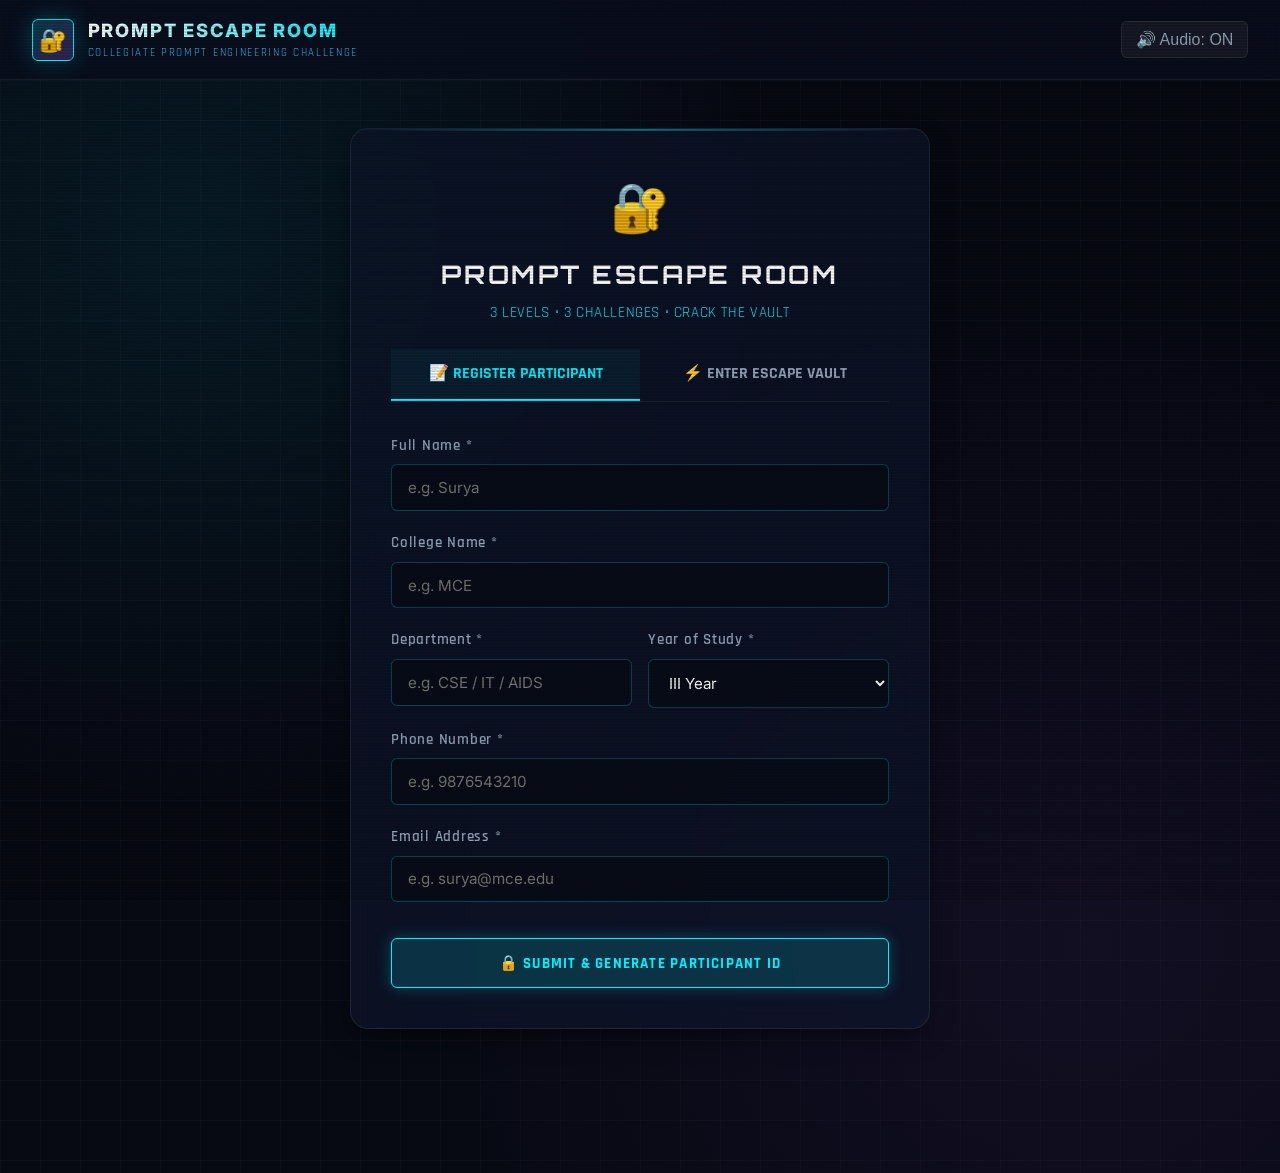
==== index.html @ 23d2bf34 "feat: setup project with Vercel and Cloudflare deployment configurations" ====
<!DOCTYPE html>
<html lang="en">
<head>
    <meta charset="UTF-8">
    <meta name="viewport" content="width=device-width, initial-scale=1.0">
    <title>PROMPT ESCAPE ROOM 🔐 | Technical Symposium Challenge</title>
    <meta name="description" content="Cyberpunk Prompt Engineering Escape Room Challenge - Solve CAPTCHA prompts, synthesize awareness posters, and re-engineer prompts to unlock chambers.">
    
    <!-- Stylesheets -->
    <link rel="stylesheet" href="css/main.css">
    <link rel="stylesheet" href="css/participant.css">
</head>
<body>

    <!-- Top Navigation -->
    <nav class="top-nav">
        <a href="index.html" class="brand-badge">
            <div class="brand-icon">🔐</div>
            <div>
                <div class="brand-title">PROMPT ESCAPE ROOM</div>
                <div class="brand-tagline">Collegiate Prompt Engineering Challenge</div>
            </div>
        </a>

        <div class="nav-actions">
            <button id="audio-toggle-btn" class="audio-btn" title="Toggle Sound Synthesizer">
                🔊 Audio: ON
            </button>
            <button id="logout-btn" class="btn btn-sm btn-red hidden">
                Exit Vault
            </button>
        </div>
    </nav>

    <!-- MAIN CONTAINER -->
    <main class="escape-wrapper">

        <!-- ============================================================
             SECTION 1: AUTHENTICATION / REGISTRATION & PARTICIPANT LOGIN
             ============================================================ -->
        <section id="auth-section">
            <div class="glass-panel portal-auth-card">
                <div class="text-center" style="margin-bottom: 1.5rem;">
                    <div style="font-size: 3rem; margin-bottom: 0.5rem;">🔐</div>
                    <h1 style="font-size: 1.6rem; letter-spacing: 0.1em;">PROMPT ESCAPE ROOM</h1>
                    <p class="font-tech text-cyan" style="font-size: 0.95rem; margin-top: 0.35rem;">
                        3 LEVELS • 3 CHALLENGES • CRACK THE VAULT
                    </p>
                </div>

                <!-- Registration Success Banner (shown after submit) -->
                <div id="reg-success-banner" class="hidden"></div>

                <!-- Navigation Tabs -->
                <div class="portal-tabs">
                    <button id="tab-reg-btn" class="portal-tab-btn active">📝 REGISTER PARTICIPANT</button>
                    <button id="tab-login-btn" class="portal-tab-btn">⚡ ENTER ESCAPE VAULT</button>
                </div>

                <!-- 1. Registration Box -->
                <div id="reg-box">
                    <form id="registration-form">
                        <div class="form-group">
                            <label class="form-label" for="reg-name">Full Name *</label>
                            <input type="text" id="reg-name" class="form-input" placeholder="e.g. Surya" required>
                        </div>

                        <div class="form-group">
                            <label class="form-label" for="reg-college">College Name *</label>
                            <input type="text" id="reg-college" class="form-input" placeholder="e.g. MCE" required>
                        </div>

                        <div style="display: grid; grid-template-columns: 1fr 1fr; gap: 1rem;">
                            <div class="form-group">
                                <label class="form-label" for="reg-department">Department *</label>
                                <input type="text" id="reg-department" class="form-input" placeholder="e.g. CSE / IT / AIDS" required>
                            </div>
                            <div class="form-group">
                                <label class="form-label" for="reg-year">Year of Study *</label>
                                <select id="reg-year" class="form-select" required>
                                    <option value="I">I Year</option>
                                    <option value="II">II Year</option>
                                    <option value="III" selected>III Year</option>
                                    <option value="IV">IV Year</option>
                                </select>
                            </div>
                        </div>

                        <div class="form-group">
                            <label class="form-label" for="reg-phone">Phone Number *</label>
                            <input type="tel" id="reg-phone" class="form-input" placeholder="e.g. 9876543210" pattern="[0-9]{10}" required>
                        </div>

                        <div class="form-group">
                            <label class="form-label" for="reg-email">Email Address *</label>
                            <input type="email" id="reg-email" class="form-input" placeholder="e.g. surya@mce.edu" required>
                        </div>

                        <button type="submit" class="btn btn-cyan" style="width: 100%; margin-top: 1rem; padding: 0.9rem;">
                            🔒 SUBMIT & GENERATE PARTICIPANT ID
                        </button>
                    </form>
                </div>

                <!-- 2. Participant Login Box -->
                <div id="login-box" class="hidden">
                    <div style="background: rgba(0, 240, 255, 0.05); border-left: 3px solid var(--cyan-glow); padding: 0.9rem 1.2rem; border-radius: var(--radius-sm); margin-bottom: 1.5rem; font-size: 0.88rem; color: #cbd5e1;">
                        Enter your auto-generated Participant ID (e.g. <strong>P001</strong>). Once approved by the event coordinator/admin, the Chamber doors will unlock.
                    </div>

                    <form id="login-form">
                        <div class="form-group">
                            <label class="form-label" for="login-participant-id">Participant ID / Agent Code *</label>
                            <input type="text" id="login-participant-id" class="form-input font-mono" placeholder="e.g. P001" style="font-size: 1.2rem; text-transform: uppercase;" required>
                        </div>

                        <button type="submit" class="btn btn-green" style="width: 100%; margin-top: 1rem; padding: 0.9rem;">
                            🔓 ACCESS ESCAPE CHAMBER
                        </button>
                    </form>
                </div>
            </div>
        </section>

        <!-- ============================================================
             SECTION 2: PARTICIPANT ESCAPE ROOM INTERFACE
             ============================================================ -->
        <section id="escape-section" class="hidden">
            
            <!-- Vault Status Header HUD -->
            <div class="vault-header">
                <div class="vault-status-grid">
                    
                    <!-- Agent Details -->
                    <div class="agent-id-badge">
                        <div class="agent-avatar">🤖</div>
                        <div class="agent-details">
                            <div style="font-size: 0.75rem; color: var(--cyan-glow); font-family: var(--font-tech); text-transform: uppercase;">
                                AGENT ID: <span id="participant-id-display" class="font-mono" style="font-weight: 700;">P001</span>
                            </div>
                            <div id="participant-name-display" class="name">Surya</div>
                            <div id="participant-college-display" class="meta">MCE • CSE (III)</div>
                        </div>
                    </div>

                    <!-- Central Rotating Lock Dial -->
                    <div class="central-lock-hud">
                        <div id="lock-dial-visual" class="lock-dial-visual">
                            <div class="lock-dial-ring"></div>
                            <span id="lock-icon-glyph" class="lock-icon-glyph">🔐</span>
                        </div>
                        <div class="lock-hud-title">LOCK STATUS</div>
                    </div>

                    <!-- Countdown Timer -->
                    <div class="vault-timer-box">
                        <div class="timer-label">CHAMBER TIME REMAINING</div>
                        <div id="vault-timer" class="timer-display">05:00</div>
                        <div style="font-size: 0.75rem; color: var(--text-muted); font-family: var(--font-tech);">
                            AUTO-LOCK SECURITY ENGAGED
                        </div>
                    </div>

                </div>

                <!-- Level Progress Bar [████████████░░░░] -->
                <div class="chamber-progress-container">
                    <div class="chamber-progress-header">
                        <span>VAULT CLEARANCE PROGRESS</span>
                        <span id="progress-percentage-text" style="color: var(--cyan-glow); font-weight: 700;">33% VAULT CLEARED</span>
                    </div>
                    <div class="progress-track">
                        <div id="level-progress-fill" class="progress-fill" style="width: 33%;"></div>
                    </div>
                </div>
            </div>

            <!-- 3 Vault Chambers Navigation Cards -->
            <div class="levels-selector-grid">
                
                <!-- Level 1 Card -->
                <div id="level-card-1" class="level-card active">
                    <div class="level-card-top">
                        <span class="level-card-badge level-1-badge">LEVEL 01</span>
                        <span style="font-family: var(--font-mono); font-size: 0.8rem; color: var(--text-cyan);">5 MIN</span>
                    </div>
                    <div class="level-title">🟢 EASY 🔐</div>
                    <div class="level-desc">CAPTCHA Code Decryption with Precision AI Prompting.</div>
                    <div class="level-state-status">
                        <span id="level-1-status-tag">⚡ <span style="color: var(--cyan-glow);">ACTIVE CHAMBER</span></span>
                    </div>
                </div>

                <!-- Level 2 Card -->
                <div id="level-card-2" class="level-card locked-card">
                    <div class="level-card-top">
                        <span class="level-card-badge level-2-badge">LEVEL 02</span>
                        <span style="font-family: var(--font-mono); font-size: 0.8rem; color: var(--amber-glow);">10 MIN</span>
                    </div>
                    <div class="level-title">🟡 MEDIUM 🔐</div>
                    <div class="level-desc">Problem Statement → AI Awareness Poster Generation.</div>
                    <div class="level-state-status">
                        <span id="level-2-status-tag">🔒 <span style="color: var(--text-muted);">TOP 5 CANDIDATES ONLY</span></span>
                    </div>
                </div>

                <!-- Level 3 Card -->
                <div id="level-card-3" class="level-card locked-card">
                    <div class="level-card-top">
                        <span class="level-card-badge level-3-badge">LEVEL 03</span>
                        <span style="font-family: var(--font-mono); font-size: 0.8rem; color: #ff3377;">10 MIN</span>
                    </div>
                    <div class="level-title">🔴 HARD 🔐</div>
                    <div class="level-desc">"Fix The Prompt" — Master Level Prompt Re-Engineering.</div>
                    <div class="level-state-status">
                        <span id="level-3-status-tag">🔒 <span style="color: var(--text-muted);">TOP 10 FINALISTS ONLY</span></span>
                    </div>
                </div>

            </div>

            <!-- ============================================================
                 CHAMBER 1 INTERFACE: CAPTCHA + PROMPT
                 ============================================================ -->
            <div id="chamber-round-1" class="chamber-panel">
                <div class="chamber-header-band">
                    <div class="chamber-title-group">
                        <h2>🟢 ROUND 1 — EASY 🔐</h2>
                        <div class="chamber-subheading">
                            Challenge: CAPTCHA + Prompt | Time Allotted: 5 Minutes
                        </div>
                    </div>
                    <div>
                        <span class="badge badge-cyan">SECURITY LOCK 01</span>
                    </div>
                </div>

                <div class="captcha-chamber-layout">
                    <!-- Left: Security CAPTCHA Token Display -->
                    <div class="captcha-card">
                        <div style="font-family: var(--font-tech); font-size: 0.85rem; color: var(--cyan-glow); letter-spacing: 0.1em; margin-bottom: 0.75rem;">
                            🔐 SECURITY LOCK TARGET
                        </div>
                        <canvas id="r1-captcha-canvas" width="340" height="110"></canvas>
                        <div class="challenge-prompt-hint">
                            <strong>MISSION DIRECTIVE:</strong><br>
                            “Read the distorted security code and create a prompt that asks AI to identify the code correctly.”
                        </div>
                    </div>

                    <!-- Right: Prompt Input & AI Terminal -->
                    <div>
                        <div class="form-group">
                            <label class="form-label" for="r1-prompt-input">
                                <span>YOUR AI DECRYPTION PROMPT:</span>
                                <span style="color: var(--cyan-glow); font-size: 0.8rem;">ENGINEERED INPUT</span>
                            </label>
                            <textarea id="r1-prompt-input" class="form-textarea" placeholder="Example: You are an optical character recognition expert. Carefully analyze the distorted characters in the security badge and extract the exact 5-character token..."></textarea>
                            <div id="r1-quality-meter" style="display: flex; justify-content: space-between; align-items: center; margin-top: 0.5rem; padding: 0.4rem 0.75rem; background: rgba(5, 9, 18, 0.7); border: 1px solid var(--border-subtle); border-radius: var(--radius-sm); font-size: 0.82rem; font-family: var(--font-tech);">
                                <span id="r1-quality-label" style="color: var(--text-muted);">
                                    ⚡ PROMPT QUALITY SCORE: <strong id="r1-quality-pct" style="color: #ff5252;">0%</strong> (Need ≥ 50%)
                                </span>
                                <span id="r1-quality-badge" class="badge badge-red" style="font-size: 0.72rem;">INSUFFICIENT (MIN 50%)</span>
                            </div>
                        </div>

                        <button id="r1-submit-btn" class="btn btn-green" style="width: 100%;">
                            🔓 SUBMIT PROMPT & UNLOCK CODE
                        </button>

                        <!-- Simulated AI Terminal Output -->
                        <div id="r1-ai-terminal" class="ai-terminal">
                            <div class="terminal-header">
                                <div class="terminal-dots">
                                    <span class="terminal-dot dot-red"></span>
                                    <span class="terminal-dot dot-yellow"></span>
                                    <span class="terminal-dot dot-green"></span>
                                </div>
                                <span>AI NEURAL DECRYPTOR [v2.4]</span>
                            </div>
                            <div id="r1-terminal-output" class="terminal-body">
                                <div>Awaiting participant prompt submission...</div>
                                <span class="terminal-cursor"></span>
                            </div>
                        </div>
                    </div>
                </div>
            </div>

            <!-- ============================================================
                 CHAMBER 2 INTERFACE: PS → IMAGE CREATION
                 ============================================================ -->
            <div id="chamber-round-2" class="chamber-panel hidden">
                <div class="chamber-header-band">
                    <div class="chamber-title-group">
                        <h2>🟡 ROUND 2 — MEDIUM 🔐</h2>
                        <div class="chamber-subheading">
                            Challenge: Problem Statement → AI Image Generation | Time Allotted: 10 Minutes
                        </div>
                    </div>
                    <div>
                        <span class="badge badge-amber">SHORTLISTED TOP 5 CANDIDATES</span>
                    </div>
                </div>

                <!-- Problem Statement Card -->
                <div class="problem-statement-card">
                    <div class="ps-label">🎯 PROBLEM STATEMENT (PS)</div>
                    <div class="ps-text">
                        “Create an awareness poster for a college anti-drug campaign.”
                    </div>
                    <div style="font-size: 0.85rem; color: #cbd5e1; margin-top: 0.5rem;">
                        <strong>Expected:</strong> Proper poster theme, College-friendly design, Inspiring message, Visual aesthetics & typography details.
                    </div>
                </div>

                <div class="r2-layout">
                    <!-- Left: Prompt Drafting -->
                    <div>
                        <div class="form-group">
                            <label class="form-label" for="r2-prompt-input">
                                <span>AI IMAGE GENERATION PROMPT:</span>
                                <span style="color: var(--amber-glow); font-size: 0.8rem;">MIDJOURNEY / DALL-E STYLE</span>
                            </label>
                            <textarea id="r2-prompt-input" class="form-textarea" style="min-height: 160px;" placeholder="Describe the scene, subject, aesthetic lighting, student silhouettes, emotional contrast, typography headers ('BREAK THE CHAIN'), color palette, and college context in depth..."></textarea>
                            <div id="r2-quality-meter" style="display: flex; justify-content: space-between; align-items: center; margin-top: 0.5rem; padding: 0.4rem 0.75rem; background: rgba(5, 9, 18, 0.7); border: 1px solid var(--border-subtle); border-radius: var(--radius-sm); font-size: 0.82rem; font-family: var(--font-tech);">
                                <span id="r2-quality-label" style="color: var(--text-muted);">
                                    ⚡ PROMPT QUALITY SCORE: <strong id="r2-quality-pct" style="color: #ff5252;">0%</strong> (Need ≥ 50%)
                                </span>
                                <span id="r2-quality-badge" class="badge badge-red" style="font-size: 0.72rem;">INSUFFICIENT (MIN 50%)</span>
                            </div>
                        </div>

                        <button id="r2-submit-btn" class="btn btn-amber" style="width: 100%;">
                            🎨 SYNTHESIZE POSTER & UNLOCK CHAMBER 2
                        </button>

                        <div id="r2-ai-terminal" class="ai-terminal" style="margin-top: 1rem;">
                            <div class="terminal-header">
                                <div class="terminal-dots">
                                    <span class="terminal-dot dot-red"></span>
                                    <span class="terminal-dot dot-yellow"></span>
                                    <span class="terminal-dot dot-green"></span>
                                </div>
                                <span>AI POSTER SYNTHESIZER [v2.4]</span>
                            </div>
                            <div id="r2-terminal-output" class="terminal-body">
                                <div>Awaiting poster prompt submission...</div>
                            </div>
                        </div>
                    </div>

                    <!-- Right: Neural Poster Preview -->
                    <div class="poster-preview-card">
                        <div style="font-family: var(--font-tech); font-size: 0.85rem; color: var(--cyan-glow); margin-bottom: 0.75rem;">
                            AI POSTER RENDER OUTPUT
                        </div>
                        <canvas id="r2-poster-canvas" class="poster-preview-canvas" width="600" height="840"></canvas>
                        
                        <div id="r2-gen-overlay" class="hidden" style="position: absolute; inset: 0; background: rgba(5, 8, 16, 0.9); display: flex; flex-direction: column; align-items: center; justify-content: center; border-radius: var(--radius-md);">
                            <div style="font-size: 2.5rem; margin-bottom: 0.75rem;">⚡</div>
                            <div style="font-family: var(--font-heading); color: var(--cyan-glow); font-size: 1.1rem;">NEURAL POSTER SYNTHESIS...</div>
                            <div style="font-size: 0.85rem; color: #cbd5e1; margin-top: 0.4rem;">Applying youth anti-drug composition & cinematic lighting</div>
                        </div>
                    </div>
                </div>
            </div>

            <!-- ============================================================
                 CHAMBER 3 INTERFACE: FIX THE BAD PROMPT
                 ============================================================ -->
            <div id="chamber-round-3" class="chamber-panel hidden">
                <div class="chamber-header-band">
                    <div class="chamber-title-group">
                        <h2>🔴 ROUND 3 — HARD 🔐</h2>
                        <div class="chamber-subheading">
                            Challenge: “FIX THE PROMPT” | Time Allotted: 10 Minutes
                        </div>
                    </div>
                    <div>
                        <span class="badge badge-red">TOP 10 FINALISTS</span>
                    </div>
                </div>

                <div class="r3-split-card">
                    <!-- Bad Prompt -->
                    <div class="bad-prompt-box">
                        <div class="prompt-box-header" style="color: #ff5252;">
                            ❌ ORIGINAL BAD PROMPT
                        </div>
                        <div style="font-family: var(--font-mono); font-size: 1.15rem; color: #ff6b6b; font-weight: 700; margin-bottom: 0.75rem;">
                            "Make a good college website"
                        </div>
                        <p style="font-size: 0.85rem; color: #cbd5e1;">
                            <strong>Why it fails:</strong> Extremely vague, lacks target audience, misses responsive specifications, has zero information architecture or event features.
                        </p>
                    </div>

                    <!-- Target Directive -->
                    <div class="fixed-prompt-box">
                        <div class="prompt-box-header" style="color: var(--green-glow);">
                            🎯 MISSION: TRANSFORM INTO AN EXPERT PROMPT
                        </div>
                        <p style="font-size: 0.88rem; color: #cbd5e1; line-height: 1.6;">
                            Re-engineer this prompt by specifying symposium details, responsive design, schedules, registration workflows, visual glassmorphism aesthetic, and tech audience persona.
                        </p>
                    </div>
                </div>

                <div>
                    <div class="form-group">
                        <label class="form-label" for="r3-prompt-input">
                            <span>YOUR RE-ENGINEERED MASTER PROMPT:</span>
                            <span style="color: var(--green-glow); font-size: 0.8rem;">FINAL ROUND SUBMISSION</span>
                        </label>
                        <textarea id="r3-prompt-input" class="form-textarea" style="min-height: 140px;" placeholder="Create a modern responsive website for a college technical symposium with event details, registration, schedule, gallery and contact sections..."></textarea>
                        <div id="r3-quality-meter" style="display: flex; justify-content: space-between; align-items: center; margin-top: 0.5rem; padding: 0.4rem 0.75rem; background: rgba(5, 9, 18, 0.7); border: 1px solid var(--border-subtle); border-radius: var(--radius-sm); font-size: 0.82rem; font-family: var(--font-tech);">
                            <span id="r3-quality-label" style="color: var(--text-muted);">
                                ⚡ PROMPT QUALITY SCORE: <strong id="r3-quality-pct" style="color: #ff5252;">0%</strong> (Need ≥ 50%)
                            </span>
                            <span id="r3-quality-badge" class="badge badge-red" style="font-size: 0.72rem;">INSUFFICIENT (MIN 50%)</span>
                        </div>
                    </div>

                    <button id="r3-submit-btn" class="btn btn-green" style="width: 100%;">
                        🏆 SUBMIT MASTER PROMPT & CLEAR FINAL VAULT
                    </button>

                    <div class="ai-terminal" style="margin-top: 1.25rem;">
                        <div class="terminal-header">
                            <span>PROMPT RE-ENGINEERING EVALUATION SYSTEM</span>
                        </div>
                        <div id="r3-terminal-output" class="terminal-body">
                            <div>Awaiting participant's improved prompt submission...</div>
                        </div>
                    </div>
                </div>
            </div>

        </section>

    </main>

    <!-- ============================================================
         UNLOCK CELEBRATION MODAL
         ============================================================ -->
    <div id="unlock-celebration-modal" class="unlock-celebration-modal hidden">
        <div class="unlock-celebration-card">
            <div class="unlock-trophy-ring">🎉</div>
            <h2 id="celebration-title" style="font-size: 1.7rem; color: #ffffff; margin-bottom: 0.75rem;">
                LOCK UNLOCKED!
            </h2>
            <p id="celebration-msg" style="color: #cbd5e1; font-size: 0.95rem; line-height: 1.6; margin-bottom: 2rem;">
                Chamber unlocked successfully.
            </p>
            <button id="celebration-next-btn" class="btn btn-cyan" style="width: 100%; padding: 0.85rem;">
                CONTINUE
            </button>
        </div>
    </div>

    <!-- Toast Notifications Container -->
    <div id="toast-container" class="toast-container"></div>

    <!-- Scripts -->
    <script src="js/storage.js"></script>
    <script src="js/sound.js"></script>
    <script src="js/captcha.js"></script>
    <script src="js/poster-gen.js"></script>
    <script src="js/app.js"></script>
</body>
</html>
---- css/main.css ----
/* ==========================================================================
   PROMPT ESCAPE ROOM - Core Design System & Theme
   Futuristic Cyber Vault & Lock Escape Aesthetics
   ========================================================================== */

@import url('https://fonts.googleapis.com/css2?family=Inter:wght@300;400;500;600;700&family=Orbitron:wght@500;700;800;900&family=Rajdhani:wght@500;600;700&family=JetBrains+Mono:wght@400;600&display=swap');

:root {
    --bg-primary: #070913;
    --bg-secondary: #0d1224;
    --bg-tertiary: #131b34;
    --bg-card: rgba(14, 21, 42, 0.75);
    --bg-card-hover: rgba(22, 33, 66, 0.85);

    --cyan-glow: #00f0ff;
    --cyan-dim: rgba(0, 240, 255, 0.2);
    --green-glow: #00ff88;
    --green-dim: rgba(0, 255, 136, 0.2);
    --magenta-glow: #ff007f;
    --amber-glow: #ffb703;
    --amber-dim: rgba(255, 183, 3, 0.2);
    --red-alert: #ff1744;
    --purple-glow: #9d4edd;

    --text-primary: #f8fafc;
    --text-secondary: #94a3b8;
    --text-muted: #64748b;
    --text-cyan: #38bdf8;

    --border-glow: rgba(0, 240, 255, 0.35);
    --border-subtle: rgba(255, 255, 255, 0.08);

    --font-heading: 'Orbitron', monospace, sans-serif;
    --font-tech: 'Rajdhani', sans-serif;
    --font-body: 'Inter', sans-serif;
    --font-mono: 'JetBrains Mono', monospace;

    --radius-sm: 6px;
    --radius-md: 12px;
    --radius-lg: 18px;
    --radius-xl: 24px;

    --shadow-cyan: 0 0 25px rgba(0, 240, 255, 0.25);
    --shadow-green: 0 0 25px rgba(0, 255, 136, 0.25);
    --shadow-card: 0 10px 30px -10px rgba(0, 0, 0, 0.7);
    --transition: all 0.25s cubic-bezier(0.16, 1, 0.3, 1);
}

*, *::before, *::after {
    box-sizing: border-box;
    margin: 0;
    padding: 0;
}

body {
    background-color: var(--bg-primary);
    color: var(--text-primary);
    font-family: var(--font-body);
    font-size: 15px;
    line-height: 1.6;
    min-height: 100vh;
    overflow-x: hidden;
    position: relative;
    background-image: 
        radial-gradient(circle at 15% 20%, rgba(0, 240, 255, 0.08) 0%, transparent 40%),
        radial-gradient(circle at 85% 80%, rgba(157, 78, 221, 0.08) 0%, transparent 45%),
        linear-gradient(rgba(255, 255, 255, 0.02) 1px, transparent 1px),
        linear-gradient(90deg, rgba(255, 255, 255, 0.02) 1px, transparent 1px);
    background-size: 100% 100%, 100% 100%, 40px 40px, 40px 40px;
}

/* Subtle Animated Scanline */
body::after {
    content: "";
    position: fixed;
    top: 0; left: 0; width: 100vw; height: 100vh;
    pointer-events: none;
    background: linear-gradient(rgba(18, 16, 16, 0) 50%, rgba(0, 0, 0, 0.18) 50%), 
                linear-gradient(90deg, rgba(255, 0, 0, 0.02), rgba(0, 255, 0, 0.01), rgba(0, 0, 255, 0.02));
    background-size: 100% 3px, 3px 100%;
    z-index: 9999;
    opacity: 0.7;
}

/* Typography Helpers */
h1, h2, h3, h4, .font-heading {
    font-family: var(--font-heading);
    letter-spacing: 0.06em;
    text-transform: uppercase;
    color: #ffffff;
}

.font-tech {
    font-family: var(--font-tech);
    letter-spacing: 0.04em;
}

.font-mono {
    font-family: var(--font-mono);
}

.text-cyan { color: var(--cyan-glow) !important; }
.text-green { color: var(--green-glow) !important; }
.text-amber { color: var(--amber-glow) !important; }
.text-magenta { color: var(--magenta-glow) !important; }
.text-muted { color: var(--text-muted) !important; }

/* Global Navigation Header */
.top-nav {
    display: flex;
    justify-content: space-between;
    align-items: center;
    padding: 1rem 2rem;
    background: rgba(10, 15, 30, 0.85);
    backdrop-filter: blur(14px);
    border-bottom: 1px solid var(--border-subtle);
    position: sticky;
    top: 0;
    z-index: 1000;
}

.brand-badge {
    display: flex;
    align-items: center;
    gap: 0.85rem;
    text-decoration: none;
    color: inherit;
}

.brand-icon {
    width: 42px;
    height: 42px;
    border-radius: var(--radius-sm);
    background: linear-gradient(135deg, rgba(0, 240, 255, 0.2), rgba(157, 78, 221, 0.3));
    border: 1px solid var(--cyan-glow);
    display: flex;
    align-items: center;
    justify-content: center;
    font-size: 1.4rem;
    box-shadow: var(--shadow-cyan);
    animation: pulseBorder 3s infinite alternate;
}

@keyframes pulseBorder {
    0% { box-shadow: 0 0 10px rgba(0, 240, 255, 0.3); }
    100% { box-shadow: 0 0 22px rgba(0, 240, 255, 0.7); }
}

.brand-title {
    font-size: 1.15rem;
    font-weight: 800;
    letter-spacing: 0.1em;
    background: linear-gradient(90deg, #ffffff, var(--cyan-glow));
    -webkit-background-clip: text;
    -webkit-text-fill-color: transparent;
}

.brand-tagline {
    font-size: 0.7rem;
    font-family: var(--font-tech);
    color: var(--text-cyan);
    letter-spacing: 0.15em;
    text-transform: uppercase;
}

.nav-actions {
    display: flex;
    align-items: center;
    gap: 1rem;
}

/* Buttons */
.btn {
    font-family: var(--font-tech);
    font-weight: 700;
    font-size: 0.95rem;
    letter-spacing: 0.08em;
    text-transform: uppercase;
    padding: 0.65rem 1.4rem;
    border-radius: var(--radius-sm);
    border: 1px solid transparent;
    cursor: pointer;
    display: inline-flex;
    align-items: center;
    justify-content: center;
    gap: 0.5rem;
    transition: var(--transition);
    text-decoration: none;
    position: relative;
    overflow: hidden;
}

.btn::before {
    content: '';
    position: absolute;
    top: 0; left: -100%; width: 100%; height: 100%;
    background: linear-gradient(90deg, transparent, rgba(255, 255, 255, 0.15), transparent);
    transition: 0.5s;
}

.btn:hover::before {
    left: 100%;
}

.btn-cyan {
    background: rgba(0, 240, 255, 0.15);
    border-color: var(--cyan-glow);
    color: var(--cyan-glow);
    box-shadow: 0 0 15px rgba(0, 240, 255, 0.25);
}

.btn-cyan:hover {
    background: var(--cyan-glow);
    color: #050811;
    box-shadow: 0 0 25px rgba(0, 240, 255, 0.6);
    transform: translateY(-2px);
}

.btn-green {
    background: rgba(0, 255, 136, 0.15);
    border-color: var(--green-glow);
    color: var(--green-glow);
    box-shadow: 0 0 15px rgba(0, 255, 136, 0.25);
}

.btn-green:hover {
    background: var(--green-glow);
    color: #050811;
    box-shadow: 0 0 25px rgba(0, 255, 136, 0.6);
    transform: translateY(-2px);
}

.btn-red {
    background: rgba(255, 23, 68, 0.15);
    border-color: var(--red-alert);
    color: #ff5252;
}

.btn-red:hover {
    background: var(--red-alert);
    color: #ffffff;
    box-shadow: 0 0 20px rgba(255, 23, 68, 0.5);
    transform: translateY(-2px);
}

.btn-amber {
    background: rgba(255, 183, 3, 0.15);
    border-color: var(--amber-glow);
    color: var(--amber-glow);
}

.btn-amber:hover {
    background: var(--amber-glow);
    color: #050811;
    box-shadow: 0 0 20px rgba(255, 183, 3, 0.5);
}

.btn-outline {
    background: transparent;
    border-color: var(--border-glow);
    color: var(--text-primary);
}

.btn-outline:hover {
    border-color: var(--cyan-glow);
    color: var(--cyan-glow);
    background: rgba(0, 240, 255, 0.05);
}

.btn-sm {
    padding: 0.35rem 0.85rem;
    font-size: 0.8rem;
}

/* Audio Toggle Button */
.audio-btn {
    background: rgba(255, 255, 255, 0.05);
    border: 1px solid var(--border-subtle);
    color: var(--text-secondary);
    padding: 0.5rem 0.85rem;
    border-radius: var(--radius-sm);
    cursor: pointer;
    font-size: 1rem;
    transition: var(--transition);
}

.audio-btn:hover {
    border-color: var(--cyan-glow);
    color: var(--cyan-glow);
}

.audio-btn.muted {
    opacity: 0.5;
}

/* Glass Panels */
.glass-panel {
    background: var(--bg-card);
    backdrop-filter: blur(16px);
    border: 1px solid var(--border-subtle);
    border-radius: var(--radius-lg);
    box-shadow: var(--shadow-card);
    position: relative;
    overflow: hidden;
}

.glass-panel::before {
    content: '';
    position: absolute;
    top: 0; left: 0; right: 0;
    height: 2px;
    background: linear-gradient(90deg, transparent, var(--cyan-glow), transparent);
    opacity: 0.4;
}

/* Cyber Form Inputs */
.form-group {
    margin-bottom: 1.25rem;
    display: flex;
    flex-direction: column;
    gap: 0.4rem;
}

.form-label {
    font-family: var(--font-tech);
    font-size: 0.95rem;
    font-weight: 600;
    letter-spacing: 0.05em;
    color: var(--text-secondary);
    display: flex;
    justify-content: space-between;
}

.form-input, .form-textarea, .form-select {
    width: 100%;
    padding: 0.8rem 1rem;
    background: rgba(8, 12, 24, 0.85);
    border: 1px solid rgba(0, 240, 255, 0.25);
    border-radius: var(--radius-sm);
    color: #ffffff;
    font-family: var(--font-body);
    font-size: 0.95rem;
    transition: var(--transition);
    outline: none;
}

.form-textarea {
    resize: vertical;
    min-height: 110px;
    font-family: var(--font-mono);
    line-height: 1.5;
}

.form-input:focus, .form-textarea:focus, .form-select:focus {
    border-color: var(--cyan-glow);
    box-shadow: 0 0 16px rgba(0, 240, 255, 0.3);
    background: rgba(12, 18, 38, 0.95);
}

/* Badges */
.badge {
    display: inline-flex;
    align-items: center;
    gap: 0.35rem;
    padding: 0.25rem 0.65rem;
    border-radius: 999px;
    font-size: 0.75rem;
    font-family: var(--font-tech);
    font-weight: 700;
    letter-spacing: 0.06em;
    text-transform: uppercase;
}

.badge-cyan {
    background: rgba(0, 240, 255, 0.12);
    color: var(--cyan-glow);
    border: 1px solid rgba(0, 240, 255, 0.4);
}

.badge-green {
    background: rgba(0, 255, 136, 0.12);
    color: var(--green-glow);
    border: 1px solid rgba(0, 255, 136, 0.4);
}

.badge-amber {
    background: rgba(255, 183, 3, 0.12);
    color: var(--amber-glow);
    border: 1px solid rgba(255, 183, 3, 0.4);
}

.badge-red {
    background: rgba(255, 23, 68, 0.12);
    color: #ff5252;
    border: 1px solid rgba(255, 23, 68, 0.4);
}

/* Toast Notification */
.toast-container {
    position: fixed;
    bottom: 2rem;
    right: 2rem;
    z-index: 10000;
    display: flex;
    flex-direction: column;
    gap: 0.75rem;
    pointer-events: none;
}

.toast {
    pointer-events: auto;
    padding: 0.85rem 1.4rem;
    border-radius: var(--radius-sm);
    background: rgba(10, 16, 32, 0.95);
    border: 1px solid var(--cyan-glow);
    box-shadow: 0 8px 32px rgba(0, 0, 0, 0.6), 0 0 15px rgba(0, 240, 255, 0.25);
    color: #fff;
    font-size: 0.9rem;
    font-family: var(--font-tech);
    display: flex;
    align-items: center;
    gap: 0.75rem;
    animation: toastSlideIn 0.3s ease;
}

@keyframes toastSlideIn {
    from { transform: translateX(100%); opacity: 0; }
    to { transform: translateX(0); opacity: 1; }
}

/* Utilities */
.text-center { text-align: center; }
.flex-between { display: flex; justify-content: space-between; align-items: center; }
.flex-center { display: flex; justify-content: center; align-items: center; }
.hidden { display: none !important; }
.hide-mobile { display: inline; }

/* Responsive */
@media (max-width: 768px) {
    .hide-mobile {
        display: none !important;
    }
    .top-nav {
        padding: 0.75rem 1rem;
    }
    .brand-title {
        font-size: 0.95rem;
    }
    .brand-icon {
        width: 34px;
        height: 34px;
        font-size: 1.1rem;
    }
}
---- css/participant.css ----
/* ==========================================================================
   PROMPT ESCAPE ROOM - Participant Escape Room Styles
   Interactive vault lock, glowing tumblers, challenge chambers, countdown
   ========================================================================== */

.escape-wrapper {
    max-width: 1200px;
    margin: 2rem auto;
    padding: 0 1.5rem 4rem;
}

/* Escape Room Header & Global Vault Status */
.vault-header {
    background: linear-gradient(180deg, rgba(16, 24, 48, 0.8), rgba(9, 14, 28, 0.95));
    border: 1px solid var(--border-glow);
    border-radius: var(--radius-lg);
    padding: 1.75rem 2rem;
    margin-bottom: 2rem;
    box-shadow: 0 0 35px rgba(0, 240, 255, 0.15);
    position: relative;
    overflow: hidden;
}

.vault-header::after {
    content: '';
    position: absolute;
    top: 0; left: 0; width: 100%; height: 3px;
    background: linear-gradient(90deg, #ff0055, var(--cyan-glow), var(--green-glow));
}

.vault-status-grid {
    display: grid;
    grid-template-columns: 1fr auto 1fr;
    align-items: center;
    gap: 1.5rem;
}

.agent-id-badge {
    display: flex;
    align-items: center;
    gap: 1rem;
}

.agent-avatar {
    width: 48px;
    height: 48px;
    border-radius: 50%;
    background: linear-gradient(135deg, rgba(0, 240, 255, 0.3), rgba(157, 78, 221, 0.4));
    border: 2px solid var(--cyan-glow);
    display: flex;
    align-items: center;
    justify-content: center;
    font-size: 1.5rem;
}

.agent-details .name {
    font-family: var(--font-heading);
    font-size: 1.1rem;
    font-weight: 700;
    color: #ffffff;
}

.agent-details .meta {
    font-size: 0.8rem;
    color: var(--text-secondary);
    font-family: var(--font-tech);
    letter-spacing: 0.05em;
}

/* Central Lock Dial HUD */
.central-lock-hud {
    text-align: center;
}

.lock-dial-visual {
    width: 72px;
    height: 72px;
    margin: 0 auto 0.5rem;
    position: relative;
    display: flex;
    align-items: center;
    justify-content: center;
    border-radius: 50%;
    background: radial-gradient(circle, #080d1a, #03060c);
    border: 2px solid var(--cyan-glow);
    box-shadow: 0 0 20px rgba(0, 240, 255, 0.4);
    transition: var(--transition);
}

.lock-dial-visual.unlocked {
    border-color: var(--green-glow);
    box-shadow: 0 0 30px rgba(0, 255, 136, 0.6);
    transform: rotate(360deg);
}

.lock-dial-ring {
    position: absolute;
    inset: -6px;
    border: 2px dashed rgba(0, 240, 255, 0.4);
    border-radius: 50%;
    animation: rotateRing 15s linear infinite;
}

@keyframes rotateRing {
    from { transform: rotate(0deg); }
    to { transform: rotate(360deg); }
}

.lock-icon-glyph {
    font-size: 1.8rem;
}

.lock-hud-title {
    font-family: var(--font-heading);
    font-size: 0.85rem;
    letter-spacing: 0.15em;
    color: var(--text-cyan);
}

/* Vault Countdown Timer HUD */
.vault-timer-box {
    display: flex;
    flex-direction: column;
    align-items: flex-end;
}

.timer-label {
    font-family: var(--font-tech);
    font-size: 0.8rem;
    letter-spacing: 0.1em;
    color: var(--text-secondary);
    text-transform: uppercase;
}

.timer-display {
    font-family: var(--font-heading);
    font-size: 2.2rem;
    font-weight: 900;
    color: var(--cyan-glow);
    text-shadow: 0 0 15px rgba(0, 240, 255, 0.6);
    line-height: 1;
    margin: 0.2rem 0;
}

.timer-display.danger {
    color: var(--red-alert) !important;
    text-shadow: 0 0 20px rgba(255, 23, 68, 0.8) !important;
    animation: timerFlash 1s infinite alternate;
}

@keyframes timerFlash {
    from { opacity: 1; }
    to { opacity: 0.4; }
}

/* Level Progress Bar [████████████░░░░] */
.chamber-progress-container {
    margin-top: 1.25rem;
    padding-top: 1.25rem;
    border-top: 1px solid var(--border-subtle);
}

.chamber-progress-header {
    display: flex;
    justify-content: space-between;
    font-family: var(--font-tech);
    font-size: 0.85rem;
    margin-bottom: 0.5rem;
    color: var(--text-secondary);
}

.progress-track {
    width: 100%;
    height: 10px;
    background: rgba(0, 0, 0, 0.5);
    border-radius: 999px;
    border: 1px solid rgba(0, 240, 255, 0.2);
    overflow: hidden;
    position: relative;
}

.progress-fill {
    height: 100%;
    background: linear-gradient(90deg, #ff0055, var(--cyan-glow), var(--green-glow));
    border-radius: 999px;
    box-shadow: 0 0 12px var(--cyan-glow);
    transition: width 0.6s cubic-bezier(0.16, 1, 0.3, 1);
}

/* 3 Vault Chamber Cards (Round 1, Round 2, Round 3) */
.levels-selector-grid {
    display: grid;
    grid-template-columns: repeat(3, 1fr);
    gap: 1.5rem;
    margin-bottom: 2.5rem;
}

.level-card {
    background: var(--bg-card);
    border: 1px solid var(--border-subtle);
    border-radius: var(--radius-md);
    padding: 1.4rem;
    position: relative;
    transition: var(--transition);
    cursor: pointer;
}

.level-card.active {
    border-color: var(--cyan-glow);
    box-shadow: 0 0 25px rgba(0, 240, 255, 0.25);
    background: rgba(18, 28, 56, 0.85);
}

.level-card.unlocked-cleared {
    border-color: var(--green-glow);
    box-shadow: 0 0 20px rgba(0, 255, 136, 0.2);
}

.level-card.locked-card {
    opacity: 0.55;
    cursor: not-allowed;
    background: rgba(10, 14, 25, 0.5);
}

.level-card-top {
    display: flex;
    justify-content: space-between;
    align-items: center;
    margin-bottom: 0.75rem;
}

.level-card-badge {
    font-family: var(--font-tech);
    font-size: 0.75rem;
    font-weight: 700;
    padding: 0.2rem 0.6rem;
    border-radius: 4px;
    letter-spacing: 0.08em;
}

.level-1-badge { background: rgba(0, 240, 255, 0.15); color: var(--cyan-glow); border: 1px solid rgba(0, 240, 255, 0.4); }
.level-2-badge { background: rgba(255, 183, 3, 0.15); color: var(--amber-glow); border: 1px solid rgba(255, 183, 3, 0.4); }
.level-3-badge { background: rgba(255, 0, 85, 0.15); color: #ff3377; border: 1px solid rgba(255, 0, 85, 0.4); }

.level-title {
    font-size: 1.05rem;
    font-family: var(--font-heading);
    margin-bottom: 0.35rem;
    color: #ffffff;
}

.level-desc {
    font-size: 0.8rem;
    color: var(--text-secondary);
}

.level-state-status {
    margin-top: 1rem;
    display: flex;
    align-items: center;
    gap: 0.5rem;
    font-family: var(--font-tech);
    font-size: 0.85rem;
    font-weight: 700;
}

/* Chamber Main Interface (Chamber Box) */
.chamber-panel {
    background: var(--bg-card);
    border: 1px solid var(--border-glow);
    border-radius: var(--radius-xl);
    padding: 2.2rem;
    box-shadow: 0 15px 40px rgba(0, 0, 0, 0.6);
    position: relative;
}

.chamber-panel::before {
    content: '';
    position: absolute;
    top: 0; left: 0; right: 0; height: 3px;
    background: linear-gradient(90deg, transparent, var(--cyan-glow), transparent);
}

.chamber-header-band {
    display: flex;
    justify-content: space-between;
    align-items: center;
    border-bottom: 1px solid var(--border-subtle);
    padding-bottom: 1.25rem;
    margin-bottom: 1.75rem;
}

.chamber-title-group h2 {
    font-size: 1.5rem;
    display: flex;
    align-items: center;
    gap: 0.75rem;
}

.chamber-subheading {
    font-size: 0.85rem;
    color: var(--text-secondary);
    margin-top: 0.25rem;
}

/* ROUND 1: CAPTCHA Challenge Layout */
.captcha-chamber-layout {
    display: grid;
    grid-template-columns: 1fr 1fr;
    gap: 2rem;
    align-items: start;
}

.captcha-card {
    background: rgba(8, 12, 24, 0.9);
    border: 1px solid var(--border-subtle);
    border-radius: var(--radius-md);
    padding: 1.5rem;
    text-align: center;
}

.captcha-card canvas {
    border-radius: var(--radius-sm);
    box-shadow: 0 0 20px rgba(0, 240, 255, 0.2);
    max-width: 100%;
}

.challenge-prompt-hint {
    background: rgba(0, 240, 255, 0.05);
    border-left: 3px solid var(--cyan-glow);
    padding: 0.9rem 1.2rem;
    border-radius: 0 var(--radius-sm) var(--radius-sm) 0;
    margin: 1.25rem 0;
    font-size: 0.88rem;
    color: #e2e8f0;
}

/* Simulated AI Output Terminal */
.ai-terminal {
    background: #04060c;
    border: 1px solid rgba(0, 240, 255, 0.3);
    border-radius: var(--radius-md);
    padding: 1.25rem;
    font-family: var(--font-mono);
    margin-top: 1.25rem;
}

.terminal-header {
    display: flex;
    align-items: center;
    justify-content: space-between;
    font-size: 0.75rem;
    color: var(--text-cyan);
    margin-bottom: 0.75rem;
    border-bottom: 1px solid rgba(255, 255, 255, 0.08);
    padding-bottom: 0.5rem;
}

.terminal-dots {
    display: flex;
    gap: 6px;
}

.terminal-dot {
    width: 9px;
    height: 9px;
    border-radius: 50%;
}
.dot-red { background: #ff5f56; }
.dot-yellow { background: #ffbd2e; }
.dot-green { background: #27c93f; }

.terminal-body {
    font-size: 0.85rem;
    line-height: 1.6;
    color: #cbd5e1;
    min-height: 70px;
}

.terminal-cursor {
    display: inline-block;
    width: 8px;
    height: 14px;
    background: var(--cyan-glow);
    vertical-align: middle;
    animation: blink 0.8s infinite;
}

@keyframes blink {
    50% { opacity: 0; }
}

/* ROUND 2: Image Generation Layout */
.r2-layout {
    display: grid;
    grid-template-columns: 1.1fr 0.9fr;
    gap: 2rem;
}

.problem-statement-card {
    background: linear-gradient(135deg, rgba(255, 183, 3, 0.08), rgba(0, 240, 255, 0.05));
    border: 1px solid var(--amber-glow);
    border-radius: var(--radius-md);
    padding: 1.4rem;
    margin-bottom: 1.5rem;
}

.ps-label {
    font-family: var(--font-tech);
    font-weight: 700;
    color: var(--amber-glow);
    font-size: 0.85rem;
    letter-spacing: 0.1em;
    margin-bottom: 0.35rem;
}

.ps-text {
    font-size: 1.1rem;
    font-weight: 600;
    color: #ffffff;
    line-height: 1.5;
}

.poster-preview-card {
    background: rgba(5, 8, 16, 0.95);
    border: 1px solid rgba(0, 240, 255, 0.3);
    border-radius: var(--radius-md);
    padding: 1.25rem;
    text-align: center;
    position: relative;
}

.poster-preview-canvas {
    width: 100%;
    max-width: 380px;
    height: auto;
    border-radius: var(--radius-sm);
    box-shadow: 0 10px 30px rgba(0, 0, 0, 0.8);
}

/* ROUND 3: Bad Prompt vs Fixed Prompt */
.r3-split-card {
    display: grid;
    grid-template-columns: 1fr 1fr;
    gap: 1.5rem;
    margin-bottom: 1.75rem;
}

.bad-prompt-box {
    background: rgba(255, 23, 68, 0.08);
    border: 1px solid rgba(255, 23, 68, 0.4);
    border-radius: var(--radius-md);
    padding: 1.5rem;
}

.fixed-prompt-box {
    background: rgba(0, 255, 136, 0.08);
    border: 1px solid rgba(0, 255, 136, 0.4);
    border-radius: var(--radius-md);
    padding: 1.5rem;
}

.prompt-box-header {
    display: flex;
    align-items: center;
    gap: 0.5rem;
    font-family: var(--font-tech);
    font-weight: 700;
    font-size: 0.9rem;
    margin-bottom: 0.75rem;
}

/* Unlock Celebration Overlay */
.unlock-celebration-modal {
    position: fixed;
    inset: 0;
    background: rgba(3, 6, 12, 0.88);
    backdrop-filter: blur(12px);
    display: flex;
    align-items: center;
    justify-content: center;
    z-index: 10000;
    animation: fadeIn 0.3s ease;
}

@keyframes fadeIn {
    from { opacity: 0; }
    to { opacity: 1; }
}

.unlock-celebration-card {
    background: linear-gradient(180deg, #101a33, #080d1c);
    border: 2px solid var(--green-glow);
    box-shadow: 0 0 50px rgba(0, 255, 136, 0.4);
    border-radius: var(--radius-xl);
    padding: 3rem 2.5rem;
    max-width: 540px;
    width: 90%;
    text-align: center;
    position: relative;
    animation: scaleUp 0.4s cubic-bezier(0.16, 1, 0.3, 1);
}

@keyframes scaleUp {
    from { transform: scale(0.85); opacity: 0; }
    to { transform: scale(1); opacity: 1; }
}

.unlock-trophy-ring {
    width: 90px;
    height: 90px;
    margin: 0 auto 1.5rem;
    border-radius: 50%;
    background: rgba(0, 255, 136, 0.15);
    border: 2px solid var(--green-glow);
    display: flex;
    align-items: center;
    justify-content: center;
    font-size: 3rem;
    box-shadow: var(--shadow-green);
    animation: bounceTrophy 2s infinite ease-in-out;
}

@keyframes bounceTrophy {
    0%, 100% { transform: translateY(0); }
    50% { transform: translateY(-8px); }
}

/* Registration & Login View */
.portal-auth-card {
    max-width: 580px;
    margin: 3rem auto;
    padding: 2.5rem;
}

.portal-tabs {
    display: flex;
    border-bottom: 1px solid var(--border-subtle);
    margin-bottom: 2rem;
}

.portal-tab-btn {
    flex: 1;
    padding: 0.9rem;
    background: transparent;
    border: none;
    border-bottom: 2px solid transparent;
    color: var(--text-secondary);
    font-family: var(--font-tech);
    font-weight: 700;
    font-size: 1rem;
    cursor: pointer;
    transition: var(--transition);
}

.portal-tab-btn.active {
    color: var(--cyan-glow);
    border-bottom-color: var(--cyan-glow);
    background: rgba(0, 240, 255, 0.05);
}

/* Responsive */
@media (max-width: 992px) {
    .vault-status-grid {
        grid-template-columns: 1fr;
        gap: 1rem;
        text-align: center;
    }
    .vault-timer-box {
        align-items: center;
    }
    .levels-selector-grid {
        grid-template-columns: 1fr;
    }
    .captcha-chamber-layout, .r2-layout, .r3-split-card {
        grid-template-columns: 1fr;
    }
}
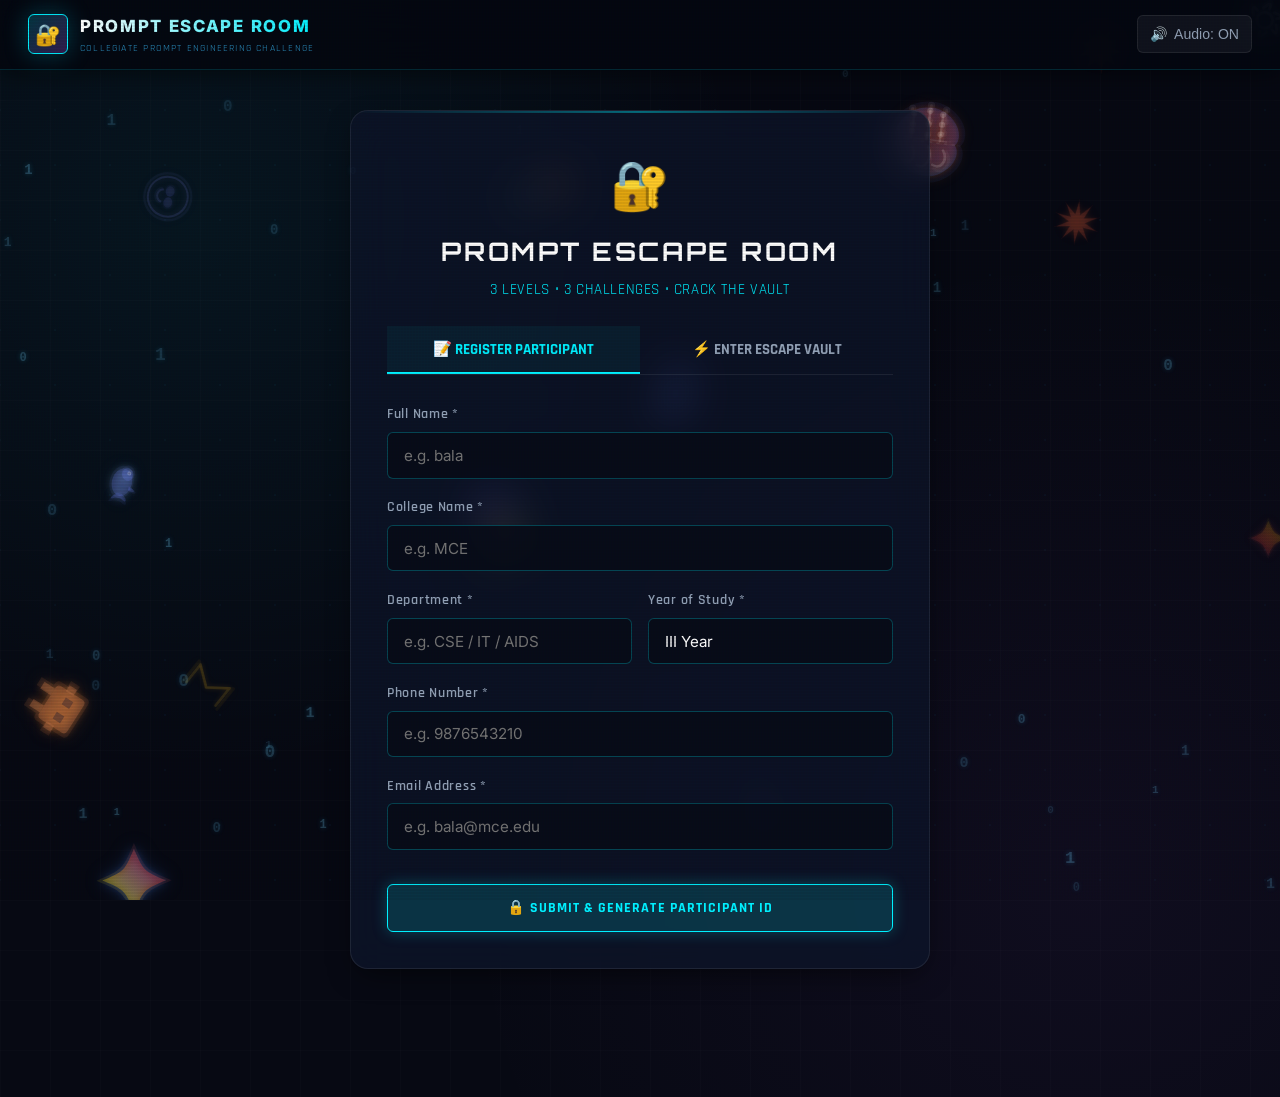
==== commit 2d7610bc: "first commit" ====
--- a/index.html
+++ b/index.html
@@ -16,7 +16,7 @@
     <nav class="top-nav">
         <a href="index.html" class="brand-badge">
             <div class="brand-icon">🔐</div>
-            <div>
+            <div class="brand-text">
                 <div class="brand-title">PROMPT ESCAPE ROOM</div>
                 <div class="brand-tagline">Collegiate Prompt Engineering Challenge</div>
             </div>
@@ -62,7 +62,7 @@
                     <form id="registration-form">
                         <div class="form-group">
                             <label class="form-label" for="reg-name">Full Name *</label>
-                            <input type="text" id="reg-name" class="form-input" placeholder="e.g. Surya" required>
+                            <input type="text" id="reg-name" class="form-input" placeholder="e.g. bala" required>
                         </div>
 
                         <div class="form-group">
@@ -93,7 +93,7 @@
 
                         <div class="form-group">
                             <label class="form-label" for="reg-email">Email Address *</label>
-                            <input type="email" id="reg-email" class="form-input" placeholder="e.g. surya@mce.edu" required>
+                            <input type="email" id="reg-email" class="form-input" placeholder="e.g. bala@mce.edu" required>
                         </div>
 
                         <button type="submit" class="btn btn-cyan" style="width: 100%; margin-top: 1rem; padding: 0.9rem;">
@@ -138,7 +138,7 @@
                             <div style="font-size: 0.75rem; color: var(--cyan-glow); font-family: var(--font-tech); text-transform: uppercase;">
                                 AGENT ID: <span id="participant-id-display" class="font-mono" style="font-weight: 700;">P001</span>
                             </div>
-                            <div id="participant-name-display" class="name">Surya</div>
+                            <div id="participant-name-display" class="name">bala</div>
                             <div id="participant-college-display" class="meta">MCE • CSE (III)</div>
                         </div>
                     </div>
@@ -208,7 +208,7 @@
                 <div id="level-card-3" class="level-card locked-card">
                     <div class="level-card-top">
                         <span class="level-card-badge level-3-badge">LEVEL 03</span>
-                        <span style="font-family: var(--font-mono); font-size: 0.8rem; color: #ff3377;">10 MIN</span>
+                        <span style="font-family: var(--font-mono); font-size: 0.8rem; color: #ff3377;">15 MIN</span>
                     </div>
                     <div class="level-title">🔴 HARD 🔐</div>
                     <div class="level-desc">"Fix The Prompt" — Master Level Prompt Re-Engineering.</div>
@@ -374,7 +374,7 @@
                     <div class="chamber-title-group">
                         <h2>🔴 ROUND 3 — HARD 🔐</h2>
                         <div class="chamber-subheading">
-                            Challenge: “FIX THE PROMPT” | Time Allotted: 10 Minutes
+                            Challenge: “FIX THE PROMPT” | Time Allotted: 15 Minutes
                         </div>
                     </div>
                     <div>
@@ -383,37 +383,73 @@
                 </div>
 
                 <div class="r3-split-card">
-                    <!-- Bad Prompt -->
-                    <div class="bad-prompt-box">
-                        <div class="prompt-box-header" style="color: #ff5252;">
-                            ❌ ORIGINAL BAD PROMPT
-                        </div>
-                        <div style="font-family: var(--font-mono); font-size: 1.15rem; color: #ff6b6b; font-weight: 700; margin-bottom: 0.75rem;">
-                            "Make a good college website"
-                        </div>
-                        <p style="font-size: 0.85rem; color: #cbd5e1;">
-                            <strong>Why it fails:</strong> Extremely vague, lacks target audience, misses responsive specifications, has zero information architecture or event features.
+                    <!-- Problem Statement Card (left) -->
+                    <div class="bad-prompt-box" style="background: rgba(0,240,255,0.06); border-color: rgba(0,240,255,0.45);">
+                        <div class="prompt-box-header" style="color: var(--cyan-glow); font-size: 1rem; margin-bottom: 0.85rem;">
+                            📋 PROBLEM STATEMENT
+                        </div>
+                        <div style="font-family: var(--font-mono); font-size: 1.05rem; color: #38bdf8; font-weight: 700; margin-bottom: 0.65rem; line-height: 1.45;">
+                            "Design &amp; Build a College ERP Portal using AI Prompting"
+                        </div>
+                        <p style="font-size: 0.85rem; color: #cbd5e1; line-height: 1.65; margin-bottom: 0.75rem;">
+                            Your college needs a centralized Enterprise Resource Planning (ERP) portal. 
+                            You must craft a <strong style="color:#00f0ff;">master-level AI prompt</strong> 
+                            that instructs an AI to build the <em>complete</em> College ERP website — 
+                            then deploy it live and paste the URL below.
                         </p>
-                    </div>
-
-                    <!-- Target Directive -->
-                    <div class="fixed-prompt-box">
-                        <div class="prompt-box-header" style="color: var(--green-glow);">
-                            🎯 MISSION: TRANSFORM INTO AN EXPERT PROMPT
-                        </div>
-                        <p style="font-size: 0.88rem; color: #cbd5e1; line-height: 1.6;">
-                            Re-engineer this prompt by specifying symposium details, responsive design, schedules, registration workflows, visual glassmorphism aesthetic, and tech audience persona.
-                        </p>
+                        <div style="background: rgba(0,0,0,0.4); border-radius: var(--radius-sm); padding: 0.7rem 0.9rem; font-size: 0.8rem; color: #94a3b8; font-family: var(--font-tech);">
+                            <div style="color: var(--amber-glow); font-weight: 700; margin-bottom: 0.4rem;">⚠️ YOUR PROMPT MUST INCLUDE:</div>
+                            <div style="display: flex; flex-direction: column; gap: 0.28rem;">
+                                <span>✦ Student, Faculty &amp; Admin login/dashboards</span>
+                                <span>✦ Attendance tracking &amp; timetable schedule grid</span>
+                                <span>✦ Semester marks, internal grades &amp; GPA viewer</span>
+                                <span>✦ Fee payment status &amp; digital receipt module</span>
+                                <span>✦ Responsive UI with modern dark/light mode &amp; charts</span>
+                                <span>✦ Profile management, notifications &amp; course list</span>
+                            </div>
+                        </div>
+                    </div>
+
+                    <!-- Evaluation Criteria Card (right) -->
+                    <div class="fixed-prompt-box" style="background: rgba(0,255,136,0.06); border-color: rgba(0,255,136,0.4);">
+                        <div class="prompt-box-header" style="color: var(--green-glow); font-size: 1rem; margin-bottom: 0.85rem;">
+                            🏆 HOW YOU WILL BE JUDGED
+                        </div>
+                        <div style="display: flex; flex-direction: column; gap: 0.6rem; font-size: 0.84rem; color: #cbd5e1; line-height: 1.5;">
+                            <div style="background: rgba(0,255,136,0.08); border-radius: var(--radius-sm); padding: 0.55rem 0.8rem; border-left: 3px solid var(--green-glow);">
+                                <strong style="color:#00ff88;">🎯 Clarity (10 pts)</strong><br>
+                                Is your prompt specific, structured &amp; unambiguous?
+                            </div>
+                            <div style="background: rgba(0,240,255,0.08); border-radius: var(--radius-sm); padding: 0.55rem 0.8rem; border-left: 3px solid var(--cyan-glow);">
+                                <strong style="color:#00f0ff;">📐 Specificity (10 pts)</strong><br>
+                                Does it cover all required ERP modules &amp; tech specs?
+                            </div>
+                            <div style="background: rgba(157,78,221,0.08); border-radius: var(--radius-sm); padding: 0.55rem 0.8rem; border-left: 3px solid var(--purple-glow);">
+                                <strong style="color:#c084fc;">✨ Creativity (10 pts)</strong><br>
+                                Unique dashboard features, analytics charts &amp; UI polish?
+                            </div>
+                            <div style="background: rgba(255,183,3,0.08); border-radius: var(--radius-sm); padding: 0.55rem 0.8rem; border-left: 3px solid var(--amber-glow);">
+                                <strong style="color:#ffb703;">🌐 Live ERP Website (10 pts)</strong><br>
+                                Deployed, functional &amp; matches your prompt?
+                            </div>
+                            <div style="background: rgba(255,0,136,0.08); border-radius: var(--radius-sm); padding: 0.55rem 0.8rem; border-left: 3px solid #ff007f;">
+                                <strong style="color:#ff5eae;">🚀 Output Quality (10 pts)</strong><br>
+                                Professional look, responsive &amp; error-free?
+                            </div>
+                        </div>
+                        <div style="margin-top: 0.85rem; font-size: 0.78rem; color: var(--text-muted); text-align: center; font-family: var(--font-tech);">
+                            TOTAL: <strong style="color:#fff;">50 MARKS</strong> — Top scorers win the Vault! 🔓
+                        </div>
                     </div>
                 </div>
 
                 <div>
                     <div class="form-group">
                         <label class="form-label" for="r3-prompt-input">
-                            <span>YOUR RE-ENGINEERED MASTER PROMPT:</span>
+                            <span>✍️ YOUR MASTER PROMPT FOR THE COLLEGE ERP PORTAL:</span>
                             <span style="color: var(--green-glow); font-size: 0.8rem;">FINAL ROUND SUBMISSION</span>
                         </label>
-                        <textarea id="r3-prompt-input" class="form-textarea" style="min-height: 140px;" placeholder="Create a modern responsive website for a college technical symposium with event details, registration, schedule, gallery and contact sections..."></textarea>
+                        <textarea id="r3-prompt-input" class="form-textarea" style="min-height: 155px;" placeholder="Act as a Principal Enterprise Software Architect. Build a modern, full-featured College ERP Portal for [College Name]. Include: Student &amp; Faculty role dashboards, Attendance tracker with percentage alerts, Semester marks and GPA viewer, Timetable schedule grid, Fee payment management with status, Course registration, dark/light theme, responsive data tables and charts..."></textarea>
                         <div id="r3-quality-meter" style="display: flex; justify-content: space-between; align-items: center; margin-top: 0.5rem; padding: 0.4rem 0.75rem; background: rgba(5, 9, 18, 0.7); border: 1px solid var(--border-subtle); border-radius: var(--radius-sm); font-size: 0.82rem; font-family: var(--font-tech);">
                             <span id="r3-quality-label" style="color: var(--text-muted);">
                                 ⚡ PROMPT QUALITY SCORE: <strong id="r3-quality-pct" style="color: #ff5252;">0%</strong> (Need ≥ 50%)
@@ -422,16 +458,38 @@
                         </div>
                     </div>
 
+                    <!-- Live Website / Project URL Submission Box -->
+                    <div class="form-group" style="margin-top: 1rem; margin-bottom: 1.25rem;">
+                        <label class="form-label" for="r3-website-url">
+                            <span>🌐 YOUR LIVE COLLEGE ERP WEBSITE URL:</span>
+                            <span style="color: var(--cyan-glow); font-size: 0.8rem;">PASTE HOSTED LINK</span>
+                        </label>
+                        <div style="position: relative;">
+                            <input 
+                                type="url" 
+                                id="r3-website-url" 
+                                class="form-input" 
+                                placeholder="https://your-college-erp.vercel.app  or  GitHub Pages / Netlify URL"
+                                style="padding-left: 2.75rem; font-family: var(--font-mono); font-size: 0.9rem;"
+                            />
+                            <span style="position: absolute; left: 0.9rem; top: 50%; transform: translateY(-50%); font-size: 1.1rem; pointer-events: none; opacity: 0.8;">🔗</span>
+                        </div>
+                        <div style="font-size: 0.8rem; color: #94a3b8; margin-top: 0.45rem; display: flex; align-items: center; gap: 0.4rem;">
+                            <span style="color: var(--cyan-glow);">💡</span>
+                            <span>Use ChatGPT / Gemini / Claude with your prompt → build the ERP site → deploy on Vercel / Netlify / GitHub Pages → paste URL here.</span>
+                        </div>
+                    </div>
+
                     <button id="r3-submit-btn" class="btn btn-green" style="width: 100%;">
-                        🏆 SUBMIT MASTER PROMPT & CLEAR FINAL VAULT
+                        🏆 SUBMIT PROMPT &amp; LIVE WEBSITE — CLEAR FINAL VAULT
                     </button>
 
                     <div class="ai-terminal" style="margin-top: 1.25rem;">
                         <div class="terminal-header">
-                            <span>PROMPT RE-ENGINEERING EVALUATION SYSTEM</span>
+                            <span>COLLEGE ERP WEBSITE PROMPT EVALUATION SYSTEM</span>
                         </div>
                         <div id="r3-terminal-output" class="terminal-body">
-                            <div>Awaiting participant's improved prompt submission...</div>
+                            <div>Awaiting your master ERP prompt &amp; live website URL submission...</div>
                         </div>
                     </div>
                 </div>
@@ -442,19 +500,51 @@
     </main>
 
     <!-- ============================================================
-         UNLOCK CELEBRATION MODAL
+         UNLOCK CELEBRATION & GREETING MODAL
          ============================================================ -->
     <div id="unlock-celebration-modal" class="unlock-celebration-modal hidden">
-        <div class="unlock-celebration-card">
-            <div class="unlock-trophy-ring">🎉</div>
-            <h2 id="celebration-title" style="font-size: 1.7rem; color: #ffffff; margin-bottom: 0.75rem;">
+        <div class="unlock-celebration-card" id="celebration-card">
+            <div id="celebration-trophy" class="unlock-trophy-ring">🎉</div>
+            <h2 id="celebration-title" style="font-size: 1.65rem; color: #ffffff; margin-bottom: 0.75rem;">
                 LOCK UNLOCKED!
             </h2>
-            <p id="celebration-msg" style="color: #cbd5e1; font-size: 0.95rem; line-height: 1.6; margin-bottom: 2rem;">
+            <div id="celebration-msg" style="color: #cbd5e1; font-size: 0.95rem; line-height: 1.6; margin-bottom: 1.75rem;">
                 Chamber unlocked successfully.
-            </p>
-            <button id="celebration-next-btn" class="btn btn-cyan" style="width: 100%; padding: 0.85rem;">
-                CONTINUE
+            </div>
+            <div id="celebration-actions-container" style="display: flex; flex-direction: column; gap: 0.65rem;">
+                <button id="celebration-next-btn" class="btn btn-cyan" style="width: 100%; padding: 0.85rem;">
+                    CONTINUE
+                </button>
+            </div>
+        </div>
+    </div>
+
+    <!-- ============================================================
+         EMERGENCY SESSION TERMINATED // LOCKDOWN MODAL
+         ============================================================ -->
+    <div id="session-terminated-modal" class="session-terminated-modal hidden">
+        <div class="session-terminated-card">
+            <div class="terminated-alarm-icon">🚨</div>
+            <h2 class="terminated-title">
+                SESSION TERMINATED
+            </h2>
+            <div class="terminated-sub">
+                // CHAMBER AUTO-LOCKDOWN ENGAGED //
+            </div>
+            <div class="terminated-body">
+                <p style="color: #fca5a5; font-size: 0.95rem; font-weight: 700; margin-bottom: 0.65rem;">
+                    ⛔ TIME EXPIRED! You did not submit your response within the allocated 15:00 minutes limit.
+                </p>
+                <p style="color: #cbd5e1; font-size: 0.86rem; line-height: 1.6; margin-bottom: 1.25rem;">
+                    கால அவகாசம் முடிவடைந்தது! உங்கள் அமர்வு நிறுத்தப்பட்டு அறை நிரந்தரமாக பூட்டப்பட்டுள்ளது. இனி இந்த அமர்வில் சமர்ப்பிக்க இயலாது.
+                </p>
+                <div class="terminated-info-badge">
+                    <div>AGENT ID: <strong id="terminated-agent-id" style="color: #ffffff;">P001</strong></div>
+                    <div>SECURITY STATUS: <span style="color: #ff5252; font-weight: 700;">DISQUALIFIED (TIMEOUT)</span></div>
+                </div>
+            </div>
+            <button id="btn-terminated-exit" class="btn btn-red" style="width: 100%; padding: 0.95rem; font-weight: 800; letter-spacing: 0.05em; margin-top: 1.25rem;">
+                🚪 CLOSE SESSION & EXIT VAULT
             </button>
         </div>
     </div>
@@ -463,6 +553,7 @@
     <div id="toast-container" class="toast-container"></div>
 
     <!-- Scripts -->
+    <script src="js/ai-bg.js"></script>
     <script src="js/storage.js"></script>
     <script src="js/sound.js"></script>
     <script src="js/captcha.js"></script>
--- a/css/main.css
+++ b/css/main.css
@@ -9,8 +9,8 @@
     --bg-primary: #070913;
     --bg-secondary: #0d1224;
     --bg-tertiary: #131b34;
-    --bg-card: rgba(14, 21, 42, 0.75);
-    --bg-card-hover: rgba(22, 33, 66, 0.85);
+    --bg-card: rgba(14, 21, 42, 0.78);
+    --bg-card-hover: rgba(22, 33, 66, 0.88);
 
     --cyan-glow: #00f0ff;
     --cyan-dim: rgba(0, 240, 255, 0.2);
@@ -61,12 +61,17 @@
     min-height: 100vh;
     overflow-x: hidden;
     position: relative;
-    background-image: 
-        radial-gradient(circle at 15% 20%, rgba(0, 240, 255, 0.08) 0%, transparent 40%),
-        radial-gradient(circle at 85% 80%, rgba(157, 78, 221, 0.08) 0%, transparent 45%),
-        linear-gradient(rgba(255, 255, 255, 0.02) 1px, transparent 1px),
-        linear-gradient(90deg, rgba(255, 255, 255, 0.02) 1px, transparent 1px);
-    background-size: 100% 100%, 100% 100%, 40px 40px, 40px 40px;
+    background-image:
+        radial-gradient(circle at 15% 20%, rgba(0, 240, 255, 0.06) 0%, transparent 40%),
+        radial-gradient(circle at 85% 80%, rgba(157, 78, 221, 0.06) 0%, transparent 45%),
+        linear-gradient(rgba(255, 255, 255, 0.013) 1px, transparent 1px),
+        linear-gradient(90deg, rgba(255, 255, 255, 0.013) 1px, transparent 1px);
+    background-size: 100% 100%, 100% 100%, 50px 50px, 50px 50px;
+}
+
+/* AI Background canvas sits BEHIND all content */
+#ai-bg-canvas {
+    z-index: 0 !important;
 }
 
 /* Subtle Animated Scanline */
@@ -75,119 +80,135 @@
     position: fixed;
     top: 0; left: 0; width: 100vw; height: 100vh;
     pointer-events: none;
-    background: linear-gradient(rgba(18, 16, 16, 0) 50%, rgba(0, 0, 0, 0.18) 50%), 
-                linear-gradient(90deg, rgba(255, 0, 0, 0.02), rgba(0, 255, 0, 0.01), rgba(0, 0, 255, 0.02));
+    background: linear-gradient(rgba(18, 16, 16, 0) 50%, rgba(0, 0, 0, 0.12) 50%),
+                linear-gradient(90deg, rgba(255, 0, 0, 0.012), rgba(0, 255, 0, 0.007), rgba(0, 0, 255, 0.012));
     background-size: 100% 3px, 3px 100%;
     z-index: 9999;
-    opacity: 0.7;
-}
-
-/* Typography Helpers */
+    opacity: 0.5;
+}
+
+/* ── Typography Helpers ─────────────────────────────────── */
 h1, h2, h3, h4, .font-heading {
     font-family: var(--font-heading);
     letter-spacing: 0.06em;
     text-transform: uppercase;
     color: #ffffff;
 }
-
-.font-tech {
-    font-family: var(--font-tech);
-    letter-spacing: 0.04em;
-}
-
-.font-mono {
-    font-family: var(--font-mono);
-}
-
-.text-cyan { color: var(--cyan-glow) !important; }
-.text-green { color: var(--green-glow) !important; }
-.text-amber { color: var(--amber-glow) !important; }
+.font-tech  { font-family: var(--font-tech);  letter-spacing: 0.04em; }
+.font-mono  { font-family: var(--font-mono); }
+.text-cyan    { color: var(--cyan-glow)    !important; }
+.text-green   { color: var(--green-glow)   !important; }
+.text-amber   { color: var(--amber-glow)   !important; }
 .text-magenta { color: var(--magenta-glow) !important; }
-.text-muted { color: var(--text-muted) !important; }
-
-/* Global Navigation Header */
+.text-muted   { color: var(--text-muted)   !important; }
+
+/* ============================================================
+   GLOBAL NAVIGATION HEADER
+   ============================================================ */
 .top-nav {
     display: flex;
     justify-content: space-between;
     align-items: center;
-    padding: 1rem 2rem;
-    background: rgba(10, 15, 30, 0.85);
-    backdrop-filter: blur(14px);
-    border-bottom: 1px solid var(--border-subtle);
+    padding: 0.8rem 1.75rem;
+    background: rgba(5, 8, 18, 0.94);
+    backdrop-filter: blur(18px);
+    -webkit-backdrop-filter: blur(18px);
+    border-bottom: 1px solid rgba(0, 240, 255, 0.14);
     position: sticky;
     top: 0;
     z-index: 1000;
+    box-shadow: 0 2px 24px rgba(0, 0, 0, 0.55);
 }
 
 .brand-badge {
     display: flex;
     align-items: center;
-    gap: 0.85rem;
+    gap: 0.75rem;
     text-decoration: none;
     color: inherit;
+    flex-shrink: 0;
+    min-width: 0;
 }
 
 .brand-icon {
-    width: 42px;
-    height: 42px;
+    width: 40px;
+    height: 40px;
     border-radius: var(--radius-sm);
     background: linear-gradient(135deg, rgba(0, 240, 255, 0.2), rgba(157, 78, 221, 0.3));
     border: 1px solid var(--cyan-glow);
     display: flex;
     align-items: center;
     justify-content: center;
-    font-size: 1.4rem;
+    font-size: 1.3rem;
+    flex-shrink: 0;
     box-shadow: var(--shadow-cyan);
     animation: pulseBorder 3s infinite alternate;
 }
 
 @keyframes pulseBorder {
-    0% { box-shadow: 0 0 10px rgba(0, 240, 255, 0.3); }
+    0%   { box-shadow: 0 0 10px rgba(0, 240, 255, 0.3); }
     100% { box-shadow: 0 0 22px rgba(0, 240, 255, 0.7); }
 }
 
+.brand-text {
+    min-width: 0;
+    overflow: hidden;
+}
+
 .brand-title {
-    font-size: 1.15rem;
+    font-size: 1.05rem;
     font-weight: 800;
     letter-spacing: 0.1em;
     background: linear-gradient(90deg, #ffffff, var(--cyan-glow));
     -webkit-background-clip: text;
     -webkit-text-fill-color: transparent;
+    white-space: nowrap;
+    overflow: hidden;
+    text-overflow: ellipsis;
 }
 
 .brand-tagline {
-    font-size: 0.7rem;
+    font-size: 0.63rem;
     font-family: var(--font-tech);
     color: var(--text-cyan);
-    letter-spacing: 0.15em;
+    letter-spacing: 0.12em;
     text-transform: uppercase;
+    opacity: 0.75;
+    white-space: nowrap;
 }
 
 .nav-actions {
     display: flex;
     align-items: center;
-    gap: 1rem;
-}
-
-/* Buttons */
+    gap: 0.6rem;
+    flex-shrink: 0;
+}
+
+/* ============================================================
+   BUTTONS
+   ============================================================ */
 .btn {
     font-family: var(--font-tech);
     font-weight: 700;
-    font-size: 0.95rem;
-    letter-spacing: 0.08em;
+    font-size: 0.9rem;
+    letter-spacing: 0.07em;
     text-transform: uppercase;
-    padding: 0.65rem 1.4rem;
+    padding: 0.6rem 1.2rem;
     border-radius: var(--radius-sm);
     border: 1px solid transparent;
     cursor: pointer;
     display: inline-flex;
     align-items: center;
     justify-content: center;
-    gap: 0.5rem;
+    gap: 0.45rem;
     transition: var(--transition);
     text-decoration: none;
     position: relative;
     overflow: hidden;
+    min-height: 42px;
+    -webkit-tap-highlight-color: transparent;
+    user-select: none;
+    touch-action: manipulation;
 }
 
 .btn::before {
@@ -197,10 +218,7 @@
     background: linear-gradient(90deg, transparent, rgba(255, 255, 255, 0.15), transparent);
     transition: 0.5s;
 }
-
-.btn:hover::before {
-    left: 100%;
-}
+.btn:hover::before { left: 100%; }
 
 .btn-cyan {
     background: rgba(0, 240, 255, 0.15);
@@ -208,8 +226,7 @@
     color: var(--cyan-glow);
     box-shadow: 0 0 15px rgba(0, 240, 255, 0.25);
 }
-
-.btn-cyan:hover {
+.btn-cyan:hover, .btn-cyan:active {
     background: var(--cyan-glow);
     color: #050811;
     box-shadow: 0 0 25px rgba(0, 240, 255, 0.6);
@@ -222,8 +239,7 @@
     color: var(--green-glow);
     box-shadow: 0 0 15px rgba(0, 255, 136, 0.25);
 }
-
-.btn-green:hover {
+.btn-green:hover, .btn-green:active {
     background: var(--green-glow);
     color: #050811;
     box-shadow: 0 0 25px rgba(0, 255, 136, 0.6);
@@ -235,8 +251,7 @@
     border-color: var(--red-alert);
     color: #ff5252;
 }
-
-.btn-red:hover {
+.btn-red:hover, .btn-red:active {
     background: var(--red-alert);
     color: #ffffff;
     box-shadow: 0 0 20px rgba(255, 23, 68, 0.5);
@@ -248,8 +263,7 @@
     border-color: var(--amber-glow);
     color: var(--amber-glow);
 }
-
-.btn-amber:hover {
+.btn-amber:hover, .btn-amber:active {
     background: var(--amber-glow);
     color: #050811;
     box-shadow: 0 0 20px rgba(255, 183, 3, 0.5);
@@ -260,7 +274,6 @@
     border-color: var(--border-glow);
     color: var(--text-primary);
 }
-
 .btn-outline:hover {
     border-color: var(--cyan-glow);
     color: var(--cyan-glow);
@@ -268,42 +281,44 @@
 }
 
 .btn-sm {
-    padding: 0.35rem 0.85rem;
-    font-size: 0.8rem;
-}
-
-/* Audio Toggle Button */
+    padding: 0.3rem 0.75rem;
+    font-size: 0.78rem;
+    min-height: 34px;
+}
+
+/* Audio Toggle */
 .audio-btn {
     background: rgba(255, 255, 255, 0.05);
     border: 1px solid var(--border-subtle);
     color: var(--text-secondary);
-    padding: 0.5rem 0.85rem;
+    padding: 0.42rem 0.75rem;
     border-radius: var(--radius-sm);
     cursor: pointer;
-    font-size: 1rem;
+    font-size: 0.88rem;
     transition: var(--transition);
-}
-
-.audio-btn:hover {
-    border-color: var(--cyan-glow);
-    color: var(--cyan-glow);
-}
-
-.audio-btn.muted {
-    opacity: 0.5;
-}
-
-/* Glass Panels */
+    min-height: 38px;
+    display: flex;
+    align-items: center;
+    gap: 0.35rem;
+    -webkit-tap-highlight-color: transparent;
+}
+.audio-btn:hover  { border-color: var(--cyan-glow); color: var(--cyan-glow); }
+.audio-btn.muted  { opacity: 0.5; }
+
+/* ============================================================
+   GLASS PANELS
+   ============================================================ */
 .glass-panel {
     background: var(--bg-card);
-    backdrop-filter: blur(16px);
+    backdrop-filter: blur(18px);
+    -webkit-backdrop-filter: blur(18px);
     border: 1px solid var(--border-subtle);
     border-radius: var(--radius-lg);
     box-shadow: var(--shadow-card);
     position: relative;
     overflow: hidden;
-}
-
+    z-index: 1;
+}
 .glass-panel::before {
     content: '';
     position: absolute;
@@ -313,28 +328,33 @@
     opacity: 0.4;
 }
 
-/* Cyber Form Inputs */
+/* ============================================================
+   FORM ELEMENTS  (mobile-first)
+   ============================================================ */
 .form-group {
-    margin-bottom: 1.25rem;
+    margin-bottom: 1.1rem;
     display: flex;
     flex-direction: column;
-    gap: 0.4rem;
+    gap: 0.35rem;
 }
 
 .form-label {
     font-family: var(--font-tech);
-    font-size: 0.95rem;
+    font-size: 0.9rem;
     font-weight: 600;
     letter-spacing: 0.05em;
     color: var(--text-secondary);
     display: flex;
     justify-content: space-between;
+    align-items: center;
+    flex-wrap: wrap;
+    gap: 0.25rem;
 }
 
 .form-input, .form-textarea, .form-select {
     width: 100%;
     padding: 0.8rem 1rem;
-    background: rgba(8, 12, 24, 0.85);
+    background: rgba(8, 12, 24, 0.88);
     border: 1px solid rgba(0, 240, 255, 0.25);
     border-radius: var(--radius-sm);
     color: #ffffff;
@@ -342,6 +362,9 @@
     font-size: 0.95rem;
     transition: var(--transition);
     outline: none;
+    -webkit-appearance: none;
+    appearance: none;
+    min-height: 46px;
 }
 
 .form-textarea {
@@ -357,98 +380,124 @@
     background: rgba(12, 18, 38, 0.95);
 }
 
-/* Badges */
+/* ============================================================
+   BADGES
+   ============================================================ */
 .badge {
     display: inline-flex;
     align-items: center;
-    gap: 0.35rem;
-    padding: 0.25rem 0.65rem;
+    gap: 0.3rem;
+    padding: 0.22rem 0.6rem;
     border-radius: 999px;
-    font-size: 0.75rem;
+    font-size: 0.72rem;
     font-family: var(--font-tech);
     font-weight: 700;
     letter-spacing: 0.06em;
     text-transform: uppercase;
-}
-
-.badge-cyan {
-    background: rgba(0, 240, 255, 0.12);
-    color: var(--cyan-glow);
-    border: 1px solid rgba(0, 240, 255, 0.4);
-}
-
-.badge-green {
-    background: rgba(0, 255, 136, 0.12);
-    color: var(--green-glow);
-    border: 1px solid rgba(0, 255, 136, 0.4);
-}
-
-.badge-amber {
-    background: rgba(255, 183, 3, 0.12);
-    color: var(--amber-glow);
-    border: 1px solid rgba(255, 183, 3, 0.4);
-}
-
-.badge-red {
-    background: rgba(255, 23, 68, 0.12);
-    color: #ff5252;
-    border: 1px solid rgba(255, 23, 68, 0.4);
-}
-
-/* Toast Notification */
+    white-space: nowrap;
+}
+.badge-cyan   { background: rgba(0, 240, 255, 0.12);  color: var(--cyan-glow);  border: 1px solid rgba(0, 240, 255, 0.4); }
+.badge-green  { background: rgba(0, 255, 136, 0.12);  color: var(--green-glow); border: 1px solid rgba(0, 255, 136, 0.4); }
+.badge-amber  { background: rgba(255, 183, 3, 0.12);  color: var(--amber-glow); border: 1px solid rgba(255, 183, 3, 0.4); }
+.badge-red    { background: rgba(255, 23, 68, 0.12);  color: #ff5252;           border: 1px solid rgba(255, 23, 68, 0.4); }
+
+/* ============================================================
+   TOAST NOTIFICATIONS  (full-width on mobile)
+   ============================================================ */
 .toast-container {
     position: fixed;
-    bottom: 2rem;
-    right: 2rem;
+    bottom: 1.25rem;
+    right: 1rem;
+    left: 1rem;
     z-index: 10000;
     display: flex;
     flex-direction: column;
-    gap: 0.75rem;
+    align-items: flex-end;
+    gap: 0.55rem;
     pointer-events: none;
 }
 
 .toast {
     pointer-events: auto;
-    padding: 0.85rem 1.4rem;
+    padding: 0.8rem 1.15rem;
     border-radius: var(--radius-sm);
-    background: rgba(10, 16, 32, 0.95);
+    background: rgba(8, 13, 28, 0.98);
     border: 1px solid var(--cyan-glow);
-    box-shadow: 0 8px 32px rgba(0, 0, 0, 0.6), 0 0 15px rgba(0, 240, 255, 0.25);
+    box-shadow: 0 8px 32px rgba(0,0,0,0.6), 0 0 15px rgba(0,240,255,0.2);
     color: #fff;
-    font-size: 0.9rem;
+    font-size: 0.88rem;
     font-family: var(--font-tech);
     display: flex;
     align-items: center;
-    gap: 0.75rem;
+    gap: 0.6rem;
     animation: toastSlideIn 0.3s ease;
+    max-width: 400px;
+    width: 100%;
+    line-height: 1.35;
 }
 
 @keyframes toastSlideIn {
-    from { transform: translateX(100%); opacity: 0; }
-    to { transform: translateX(0); opacity: 1; }
-}
-
-/* Utilities */
-.text-center { text-align: center; }
+    from { transform: translateY(18px); opacity: 0; }
+    to   { transform: translateY(0);    opacity: 1; }
+}
+
+/* ============================================================
+   UTILITIES
+   ============================================================ */
+.text-center  { text-align: center; }
 .flex-between { display: flex; justify-content: space-between; align-items: center; }
-.flex-center { display: flex; justify-content: center; align-items: center; }
-.hidden { display: none !important; }
-.hide-mobile { display: inline; }
-
-/* Responsive */
+.flex-center  { display: flex; justify-content: center; align-items: center; }
+.hidden       { display: none !important; }
+.hide-mobile  { display: inline; }
+
+/* ============================================================
+   RESPONSIVE — MOBILE-FIRST BREAKPOINTS
+   ============================================================ */
+
+/* ── 992px (tablets landscape) ── */
+@media (max-width: 992px) {
+    .top-nav { padding: 0.75rem 1.25rem; }
+}
+
+/* ── 768px (tablets portrait / large phones) ── */
 @media (max-width: 768px) {
-    .hide-mobile {
-        display: none !important;
+    .hide-mobile { display: none !important; }
+
+    .top-nav { padding: 0.6rem 0.9rem; }
+
+    .brand-badge { gap: 0.55rem; }
+    .brand-title  { font-size: 0.88rem; letter-spacing: 0.07em; }
+    .brand-tagline { display: none; }
+    .brand-icon { width: 34px; height: 34px; font-size: 1.05rem; }
+
+    .btn {
+        font-size: 0.82rem;
+        padding: 0.5rem 0.95rem;
+        letter-spacing: 0.04em;
     }
-    .top-nav {
-        padding: 0.75rem 1rem;
+    .btn-sm  { padding: 0.27rem 0.58rem; font-size: 0.73rem; }
+
+    .audio-btn { padding: 0.38rem 0.65rem; font-size: 0.82rem; }
+
+    .form-input, .form-select {
+        min-height: 50px;
+        font-size: 1rem;
     }
-    .brand-title {
-        font-size: 0.95rem;
-    }
-    .brand-icon {
-        width: 34px;
-        height: 34px;
-        font-size: 1.1rem;
-    }
-}
+    .form-textarea { font-size: 0.92rem; }
+
+    .toast        { font-size: 0.82rem; }
+    .toast-container { right: 0.65rem; left: 0.65rem; bottom: 0.85rem; }
+}
+
+/* ── 480px (small phones) ── */
+@media (max-width: 480px) {
+    .top-nav { padding: 0.5rem 0.75rem; }
+
+    .brand-badge { gap: 0.45rem; }
+    .brand-title { font-size: 0.78rem; letter-spacing: 0.04em; }
+    .brand-icon  { width: 30px; height: 30px; font-size: 0.95rem; }
+
+    .btn { font-size: 0.78rem; padding: 0.48rem 0.8rem; }
+
+    .audio-btn { padding: 0.35rem 0.55rem; font-size: 0.8rem; }
+}
--- a/css/participant.css
+++ b/css/participant.css
@@ -5,8 +5,10 @@
 
 .escape-wrapper {
     max-width: 1200px;
-    margin: 2rem auto;
-    padding: 0 1.5rem 4rem;
+    margin: 1.5rem auto;
+    padding: 0 1.25rem 4rem;
+    position: relative;
+    z-index: 1;
 }
 
 /* Escape Room Header & Global Vault Status */
@@ -32,7 +34,7 @@
     display: grid;
     grid-template-columns: 1fr auto 1fr;
     align-items: center;
-    gap: 1.5rem;
+    gap: 1.25rem;
 }
 
 .agent-id-badge {
@@ -191,8 +193,8 @@
 .levels-selector-grid {
     display: grid;
     grid-template-columns: repeat(3, 1fr);
-    gap: 1.5rem;
-    margin-bottom: 2.5rem;
+    gap: 1rem;
+    margin-bottom: 2rem;
 }
 
 .level-card {
@@ -267,11 +269,14 @@
 /* Chamber Main Interface (Chamber Box) */
 .chamber-panel {
     background: var(--bg-card);
+    backdrop-filter: blur(16px);
+    -webkit-backdrop-filter: blur(16px);
     border: 1px solid var(--border-glow);
     border-radius: var(--radius-xl);
-    padding: 2.2rem;
+    padding: 2rem;
     box-shadow: 0 15px 40px rgba(0, 0, 0, 0.6);
     position: relative;
+    z-index: 1;
 }
 
 .chamber-panel::before {
@@ -526,31 +531,110 @@
     50% { transform: translateY(-8px); }
 }
 
+/* Emergency Session Terminated Lockdown Modal */
+.session-terminated-modal {
+    position: fixed;
+    inset: 0;
+    background: rgba(8, 2, 6, 0.94);
+    backdrop-filter: blur(16px);
+    display: flex;
+    align-items: center;
+    justify-content: center;
+    z-index: 100000;
+    animation: fadeIn 0.3s ease;
+}
+
+.session-terminated-card {
+    background: linear-gradient(180deg, #240a12, #0d0408);
+    border: 2px solid #ff1744;
+    box-shadow: 0 0 60px rgba(255, 23, 68, 0.5), inset 0 0 20px rgba(255, 23, 68, 0.2);
+    border-radius: var(--radius-xl);
+    padding: 3rem 2.5rem;
+    max-width: 520px;
+    width: 90%;
+    text-align: center;
+    position: relative;
+    animation: scaleUp 0.4s cubic-bezier(0.16, 1, 0.3, 1);
+}
+
+.terminated-alarm-icon {
+    width: 90px;
+    height: 90px;
+    margin: 0 auto 1.25rem;
+    border-radius: 50%;
+    background: rgba(255, 23, 68, 0.18);
+    border: 2px solid #ff1744;
+    display: flex;
+    align-items: center;
+    justify-content: center;
+    font-size: 3rem;
+    box-shadow: 0 0 35px rgba(255, 23, 68, 0.6);
+    animation: alarmPulse 1s infinite alternate;
+}
+
+@keyframes alarmPulse {
+    from { transform: scale(1); box-shadow: 0 0 25px rgba(255, 23, 68, 0.4); }
+    to { transform: scale(1.08); box-shadow: 0 0 45px rgba(255, 23, 68, 0.85); }
+}
+
+.terminated-title {
+    font-family: var(--font-heading, 'Orbitron', sans-serif);
+    font-size: 1.6rem;
+    font-weight: 900;
+    color: #ff1744;
+    letter-spacing: 0.05em;
+    margin-bottom: 0.3rem;
+    text-shadow: 0 0 20px rgba(255, 23, 68, 0.6);
+}
+
+.terminated-sub {
+    font-family: var(--font-mono, monospace);
+    font-size: 0.78rem;
+    letter-spacing: 0.15em;
+    color: #fca5a5;
+    margin-bottom: 1.5rem;
+}
+
+.terminated-info-badge {
+    background: rgba(0, 0, 0, 0.75);
+    border: 1px solid rgba(255, 23, 68, 0.4);
+    border-radius: var(--radius-sm);
+    padding: 0.75rem 1rem;
+    display: flex;
+    justify-content: space-around;
+    font-family: var(--font-mono, monospace);
+    font-size: 0.82rem;
+    color: #e2e8f0;
+}
+
 /* Registration & Login View */
 .portal-auth-card {
     max-width: 580px;
-    margin: 3rem auto;
-    padding: 2.5rem;
+    margin: 2.5rem auto;
+    padding: 2.25rem;
+    z-index: 1;
+    position: relative;
 }
 
 .portal-tabs {
     display: flex;
     border-bottom: 1px solid var(--border-subtle);
-    margin-bottom: 2rem;
+    margin-bottom: 1.75rem;
 }
 
 .portal-tab-btn {
     flex: 1;
-    padding: 0.9rem;
+    padding: 0.85rem 0.5rem;
     background: transparent;
     border: none;
     border-bottom: 2px solid transparent;
     color: var(--text-secondary);
     font-family: var(--font-tech);
     font-weight: 700;
-    font-size: 1rem;
+    font-size: 0.95rem;
     cursor: pointer;
     transition: var(--transition);
+    -webkit-tap-highlight-color: transparent;
 }
 
 .portal-tab-btn.active {
@@ -559,20 +643,108 @@
     background: rgba(0, 240, 255, 0.05);
 }
 
-/* Responsive */
+/* ============================================================
+   RESPONSIVE — ESCAPE ROOM PARTICIPANT
+   ============================================================ */
+
 @media (max-width: 992px) {
     .vault-status-grid {
-        grid-template-columns: 1fr;
+        grid-template-columns: 1fr auto;
         gap: 1rem;
-        text-align: center;
     }
     .vault-timer-box {
-        align-items: center;
-    }
-    .levels-selector-grid {
-        grid-template-columns: 1fr;
+        align-items: flex-end;
     }
     .captcha-chamber-layout, .r2-layout, .r3-split-card {
         grid-template-columns: 1fr;
     }
-}
+    .levels-selector-grid {
+        grid-template-columns: repeat(3, 1fr);
+        gap: 0.75rem;
+    }
+    .level-title { font-size: 0.9rem; }
+    .level-desc  { font-size: 0.74rem; }
+}
+
+@media (max-width: 768px) {
+    .escape-wrapper { padding: 0 0.85rem 3rem; margin-top: 1rem; }
+
+    /* Vault Header */
+    .vault-header { padding: 1.1rem 1.1rem; margin-bottom: 1.25rem; }
+    .vault-status-grid {
+        grid-template-columns: 1fr;
+        gap: 0.85rem;
+        text-align: center;
+    }
+    .agent-id-badge  { justify-content: center; }
+    .vault-timer-box { align-items: center; }
+    .central-lock-hud { order: -1; }
+
+    /* Timer */
+    .timer-display { font-size: 1.7rem; }
+    .lock-dial-visual { width: 58px; height: 58px; }
+    .lock-icon-glyph  { font-size: 1.45rem; }
+
+    /* Level cards — 3 in a row on mobile but compact */
+    .levels-selector-grid {
+        grid-template-columns: repeat(3, 1fr);
+        gap: 0.55rem;
+        margin-bottom: 1.25rem;
+    }
+    .level-card      { padding: 0.85rem 0.7rem; }
+    .level-title     { font-size: 0.82rem; }
+    .level-desc      { display: none; } /* hide description to save space */
+    .level-state-status { font-size: 0.75rem; margin-top: 0.55rem; }
+    .level-card-badge { font-size: 0.68rem; padding: 0.15rem 0.45rem; }
+
+    /* Chamber Panel */
+    .chamber-panel  { padding: 1.25rem 1rem; border-radius: var(--radius-lg); }
+    .chamber-header-band { padding-bottom: 0.9rem; margin-bottom: 1.25rem; }
+    .chamber-title-group h2 { font-size: 1.1rem; }
+    .chamber-subheading     { font-size: 0.78rem; }
+
+    /* Challenge layouts → single column */
+    .captcha-chamber-layout, .r2-layout, .r3-split-card {
+        grid-template-columns: 1fr;
+        gap: 1.25rem;
+    }
+
+    /* Auth card */
+    .portal-auth-card { margin: 1.5rem auto; padding: 1.5rem 1.1rem; }
+    .portal-tab-btn   { font-size: 0.85rem; padding: 0.7rem 0.35rem; }
+
+    /* Terminals */
+    .ai-terminal { padding: 0.9rem; }
+    .terminal-body { font-size: 0.8rem; }
+
+    /* Modals */
+    .unlock-celebration-card,
+    .session-terminated-card { padding: 2rem 1.5rem; }
+}
+
+@media (max-width: 480px) {
+    .escape-wrapper { padding: 0 0.65rem 2.5rem; }
+    .vault-header   { padding: 0.9rem 0.85rem; }
+
+    .timer-display  { font-size: 1.5rem; }
+    .lock-dial-visual { width: 52px; height: 52px; }
+    .lock-icon-glyph  { font-size: 1.25rem; }
+
+    .levels-selector-grid { gap: 0.4rem; }
+    .level-card     { padding: 0.7rem 0.55rem; }
+    .level-title    { font-size: 0.75rem; }
+
+    .chamber-panel  { padding: 1rem 0.85rem; }
+    .chamber-title-group h2 { font-size: 1rem; gap: 0.45rem; }
+
+    .portal-auth-card { margin: 1rem auto; padding: 1.25rem 0.9rem; }
+
+    .bad-prompt-box, .fixed-prompt-box { padding: 1rem; }
+
+    .unlock-celebration-card,
+    .session-terminated-card { padding: 1.75rem 1.2rem; width: 95%; }
+
+    .unlock-trophy-ring, .terminated-alarm-icon {
+        width: 70px; height: 70px; font-size: 2.2rem;
+    }
+}
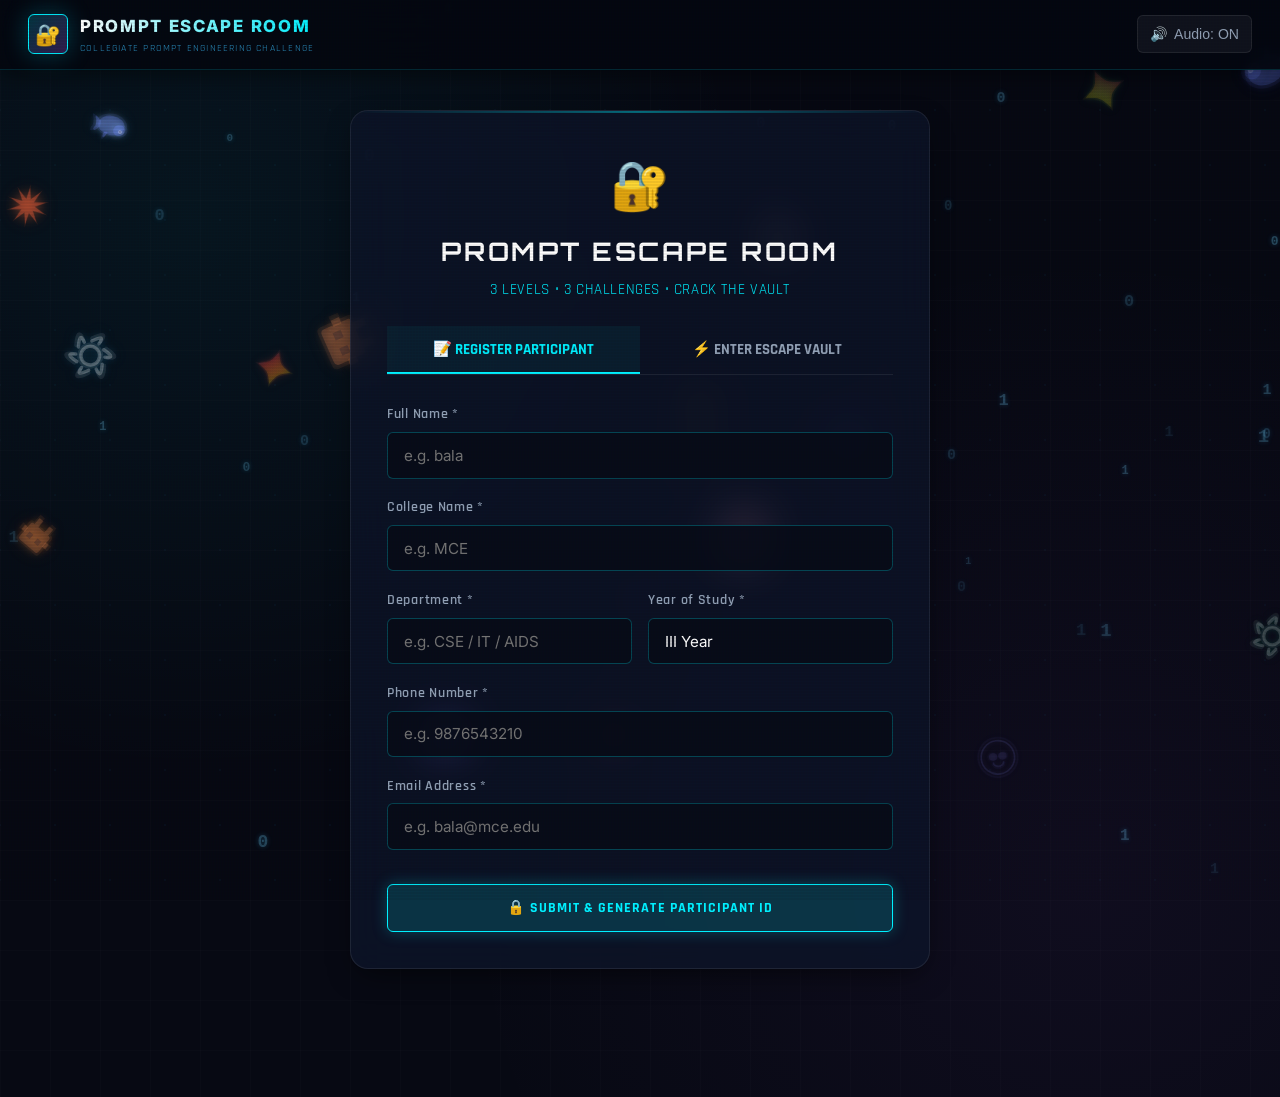
==== commit cb861ceb: "fix: resolve mobile registration cloud sync and /admin routing" ====
--- a/index.html
+++ b/index.html
@@ -553,11 +553,11 @@
     <div id="toast-container" class="toast-container"></div>
 
     <!-- Scripts -->
-    <script src="js/ai-bg.js"></script>
-    <script src="js/storage.js"></script>
-    <script src="js/sound.js"></script>
-    <script src="js/captcha.js"></script>
-    <script src="js/poster-gen.js"></script>
-    <script src="js/app.js"></script>
+    <script src="js/ai-bg.js?v=2.1"></script>
+    <script src="js/storage.js?v=2.1"></script>
+    <script src="js/sound.js?v=2.1"></script>
+    <script src="js/captcha.js?v=2.1"></script>
+    <script src="js/poster-gen.js?v=2.1"></script>
+    <script src="js/app.js?v=2.1"></script>
 </body>
 </html>
--- a/css/main.css
+++ b/css/main.css
@@ -463,7 +463,18 @@
 @media (max-width: 768px) {
     .hide-mobile { display: none !important; }
 
-    .top-nav { padding: 0.6rem 0.9rem; }
+    .top-nav { padding: 0.6rem 0.9rem; flex-wrap: wrap; gap: 0.5rem; }
+
+    .nav-actions {
+        gap: 0.4rem;
+        flex-wrap: wrap;
+    }
+
+    /* Hide lower-priority nav buttons on mobile */
+    .nav-actions > a.btn-green,
+    .nav-actions > a.btn-sm {
+        display: none;
+    }
 
     .brand-badge { gap: 0.55rem; }
     .brand-title  { font-size: 0.88rem; letter-spacing: 0.07em; }
